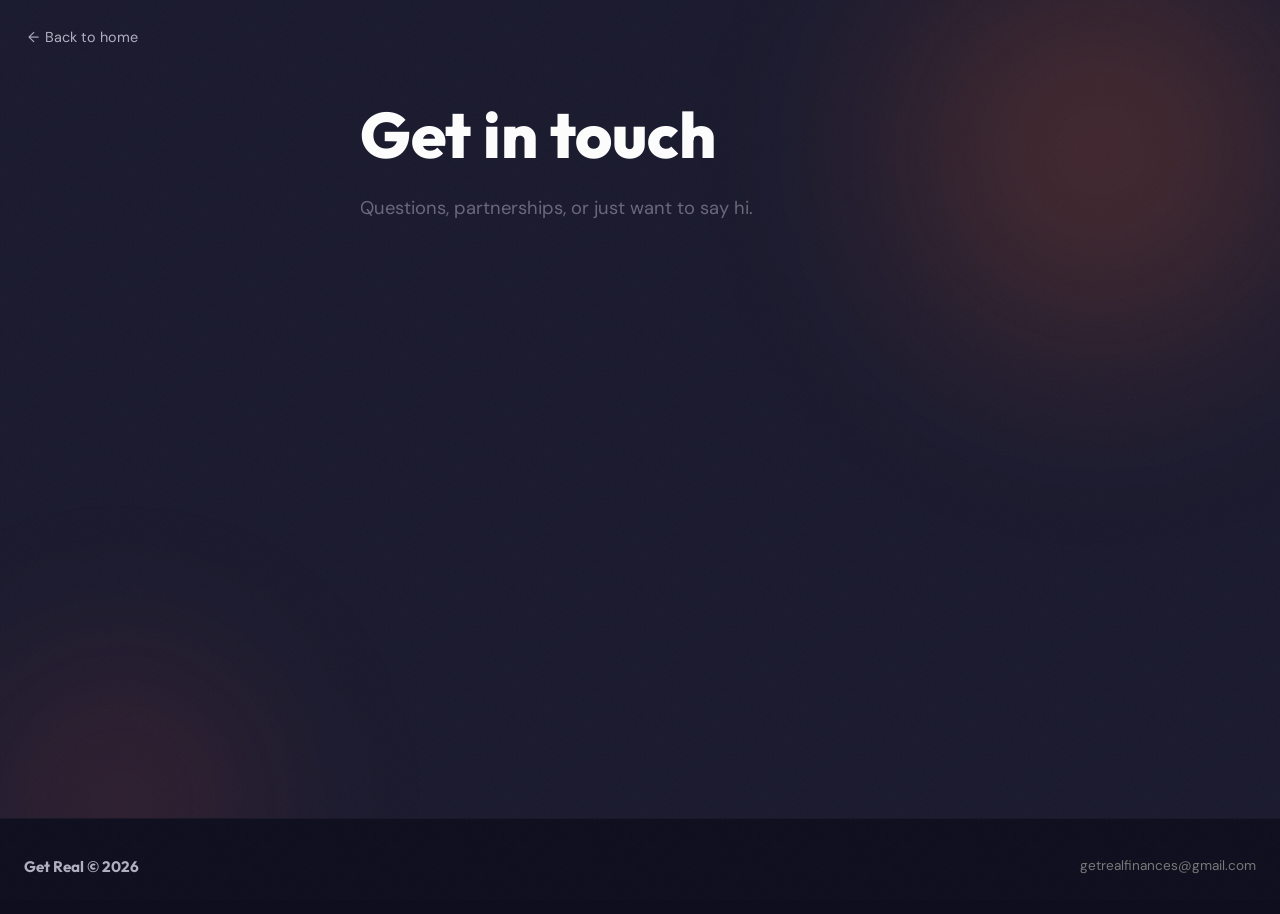
==== contact.html @ 6fa3bec8 "Add contact page and link it from main page footer Co-Authored-By: Claude Opus 4.6 <noreply@anthropi" ====
<!DOCTYPE html>
<html lang="en">
<head>
  <meta charset="UTF-8">
  <meta name="viewport" content="width=device-width, initial-scale=1.0">
  <title>Contact - Get Real</title>
  <meta name="description" content="Get in touch with Get Real. Questions, partnerships, or just want to say hi.">
  <meta name="theme-color" content="#1A1A2E">
  <link rel="preconnect" href="https://fonts.googleapis.com">
  <link rel="preconnect" href="https://fonts.gstatic.com" crossorigin>
  <link href="https://fonts.googleapis.com/css2?family=Outfit:wght@300;400;500;600;700;800;900&family=DM+Sans:ital,opsz,wght@0,9..40,300;0,9..40,400;0,9..40,500;0,9..40,600;1,9..40,300;1,9..40,400;1,9..40,500&display=swap" rel="stylesheet">
  <script src="https://cdnjs.cloudflare.com/ajax/libs/gsap/3.12.5/gsap.min.js"></script>
  <style>
    *, *::before, *::after { margin: 0; padding: 0; box-sizing: border-box; }

    html { overflow-x: hidden; }

    body {
      font-family: 'DM Sans', sans-serif;
      color: #FFFFFF;
      background: #1A1A2E;
      overflow-x: hidden;
      -webkit-font-smoothing: antialiased;
      -moz-osx-font-smoothing: grayscale;
      min-height: 100vh;
      display: flex;
      flex-direction: column;
    }

    h1, h2, h3 {
      font-family: 'Outfit', sans-serif;
      font-weight: 800;
      line-height: 1.1;
    }

    a { color: inherit; text-decoration: none; }
    button { font-family: 'DM Sans', sans-serif; cursor: pointer; border: none; }
    input, textarea { font-family: 'DM Sans', sans-serif; border: none; outline: none; }

    /* ===================== ORB SYSTEM ===================== */
    .orb-field {
      position: fixed;
      inset: 0;
      pointer-events: none;
      overflow: hidden;
      z-index: 0;
    }

    .orb {
      position: absolute;
      border-radius: 50%;
      filter: blur(80px);
      will-change: transform;
    }

    .orb--orange {
      background: radial-gradient(circle, rgba(255, 107, 53, 0.25) 0%, rgba(255, 107, 53, 0) 70%);
    }

    .orb--red {
      background: radial-gradient(circle, rgba(232, 83, 63, 0.18) 0%, rgba(232, 83, 63, 0) 70%);
    }

    /* ===================== LAYOUT ===================== */
    .back-link {
      position: fixed;
      top: 28px;
      left: 28px;
      z-index: 10;
      font-size: 0.9rem;
      color: #B0B0C0;
      transition: color 0.3s;
      display: flex;
      align-items: center;
      gap: 6px;
    }

    .back-link:hover { color: #FF6B35; }

    .back-arrow {
      display: inline-block;
      transition: transform 0.3s;
    }

    .back-link:hover .back-arrow {
      transform: translateX(-4px);
    }

    .contact-wrapper {
      flex: 1;
      display: flex;
      align-items: center;
      justify-content: center;
      position: relative;
      z-index: 1;
      padding: 100px 24px 60px;
    }

    .contact-card {
      width: 100%;
      max-width: 560px;
    }

    .contact-headline {
      font-size: clamp(2.5rem, 6vw, 4rem);
      margin-bottom: 12px;
      opacity: 0;
      transform: translateY(40px);
    }

    .contact-subtitle {
      font-size: clamp(1rem, 1.5vw, 1.15rem);
      color: #B0B0C0;
      margin-bottom: 48px;
      opacity: 0;
      transform: translateY(30px);
    }

    /* ===================== FORM ===================== */
    .contact-form {
      display: flex;
      flex-direction: column;
      gap: 20px;
      opacity: 0;
      transform: translateY(30px);
    }

    .form-field {
      display: flex;
      flex-direction: column;
      gap: 8px;
    }

    .form-field label {
      font-size: 0.85rem;
      font-weight: 500;
      color: #B0B0C0;
      letter-spacing: 0.03em;
    }

    .form-field input,
    .form-field textarea {
      padding: 18px 24px;
      border-radius: 14px;
      background: rgba(255, 255, 255, 0.06);
      border: 1px solid rgba(255, 255, 255, 0.1);
      color: #FFFFFF;
      font-size: 1rem;
      transition: border-color 0.4s, background 0.4s, box-shadow 0.4s;
    }

    .form-field input::placeholder,
    .form-field textarea::placeholder {
      color: #555;
    }

    .form-field input:focus,
    .form-field textarea:focus {
      border-color: #FF6B35;
      background: rgba(255, 255, 255, 0.1);
      box-shadow: 0 0 0 4px rgba(255, 107, 53, 0.1);
    }

    .form-field textarea {
      resize: vertical;
      min-height: 140px;
      line-height: 1.6;
    }

    .btn-submit {
      display: inline-block;
      background: #FF6B35;
      color: #FFFFFF;
      font-size: 1.05rem;
      font-weight: 600;
      padding: 20px 44px;
      border-radius: 60px;
      transition: background 0.3s, transform 0.3s, box-shadow 0.3s;
      letter-spacing: 0.01em;
      position: relative;
      overflow: hidden;
      align-self: flex-start;
      margin-top: 8px;
    }

    .btn-submit::before {
      content: '';
      position: absolute;
      inset: 0;
      background: linear-gradient(135deg, rgba(255,255,255,0.2), transparent);
      opacity: 0;
      transition: opacity 0.3s;
    }

    .btn-submit:hover {
      background: #E8533F;
      transform: translateY(-3px) scale(1.02);
      box-shadow: 0 12px 40px rgba(255, 107, 53, 0.35);
    }

    .btn-submit:hover::before { opacity: 1; }

    .form-note {
      font-size: 0.82rem;
      color: #555;
      margin-top: 4px;
    }

    /* ===================== FOOTER ===================== */
    footer {
      background: #0E0E1E;
      padding: 36px 24px;
      display: flex;
      align-items: center;
      justify-content: space-between;
      flex-wrap: wrap;
      gap: 16px;
      border-top: 1px solid rgba(255, 255, 255, 0.04);
      position: relative;
      z-index: 1;
    }

    .footer-left {
      font-family: 'Outfit', sans-serif;
      font-weight: 700;
      font-size: 0.95rem;
      color: #B0B0C0;
    }

    .footer-right {
      font-size: 0.85rem;
      color: #555;
      text-align: right;
      line-height: 1.65;
    }

    .footer-right a {
      color: #777;
      transition: color 0.3s;
    }

    .footer-right a:hover { color: #FF6B35; }

    /* ===================== RESPONSIVE ===================== */
    @media (max-width: 768px) {
      .contact-wrapper {
        padding: 80px 20px 40px;
      }

      .btn-submit {
        width: 100%;
        text-align: center;
      }

      footer {
        flex-direction: column;
        text-align: center;
      }

      .footer-right { text-align: center; }
    }

    /* ===================== GRAIN ===================== */
    body::after {
      content: '';
      position: fixed;
      inset: 0;
      pointer-events: none;
      z-index: 9999;
      opacity: 0.03;
      background-image: url("data:image/svg+xml,%3Csvg viewBox='0 0 256 256' xmlns='http://www.w3.org/2000/svg'%3E%3Cfilter id='noise'%3E%3CfeTurbulence type='fractalNoise' baseFrequency='0.9' numOctaves='4' stitchTiles='stitch'/%3E%3C/filter%3E%3Crect width='100%25' height='100%25' filter='url(%23noise)' opacity='1'/%3E%3C/svg%3E");
      background-repeat: repeat;
      background-size: 128px 128px;
    }
  </style>
</head>
<body>

  <!-- Background Orbs -->
  <div class="orb-field">
    <div class="orb orb--orange" style="width:600px;height:600px;top:-150px;right:-120px;"></div>
    <div class="orb orb--red" style="width:400px;height:400px;bottom:-100px;left:-80px;"></div>
  </div>

  <!-- Back Link -->
  <a href="/" class="back-link"><span class="back-arrow">&larr;</span> Back to home</a>

  <!-- Contact Form -->
  <main class="contact-wrapper">
    <div class="contact-card">
      <h1 class="contact-headline" id="headline">Get in touch</h1>
      <p class="contact-subtitle" id="subtitle">Questions, partnerships, or just want to say hi.</p>
      <form class="contact-form" id="contactForm" action="https://formspree.io/f/PLACEHOLDER" method="POST">
        <div class="form-field">
          <label for="name">Name</label>
          <input type="text" id="name" name="name" placeholder="Your name" required autocomplete="name">
        </div>
        <div class="form-field">
          <label for="email">Email</label>
          <input type="email" id="email" name="email" placeholder="your@email.com" required autocomplete="email">
        </div>
        <div class="form-field">
          <label for="message">Message</label>
          <textarea id="message" name="message" placeholder="What's on your mind?" required></textarea>
        </div>
        <button type="submit" class="btn-submit">Send Message</button>
        <p class="form-note">Or email us directly at <a href="mailto:getrealfinances@gmail.com" style="color: #FF6B35;">getrealfinances@gmail.com</a></p>
      </form>
    </div>
  </main>

  <!-- Footer -->
  <footer>
    <div class="footer-left">Get Real &copy; 2026</div>
    <div class="footer-right">
      <a href="mailto:getrealfinances@gmail.com">getrealfinances@gmail.com</a>
    </div>
  </footer>

  <!-- Animations -->
  <script>
    const tl = gsap.timeline({ delay: 0.2 });
    tl
      .to('#headline', { opacity: 1, y: 0, duration: 0.7, ease: 'power3.out' })
      .to('#subtitle', { opacity: 1, y: 0, duration: 0.6, ease: 'power3.out' }, '-=0.3')
      .to('#contactForm', { opacity: 1, y: 0, duration: 0.7, ease: 'power3.out' }, '-=0.3');

    // Orb float
    document.querySelectorAll('.orb').forEach((orb, i) => {
      gsap.to(orb, {
        x: `+=${25 + i * 15}`,
        y: `+=${15 + i * 10}`,
        duration: 7 + i * 2,
        ease: 'sine.inOut',
        yoyo: true,
        repeat: -1
      });
    });

    // Magnetic button
    if (window.matchMedia('(pointer: fine)').matches) {
      const btn = document.querySelector('.btn-submit');
      btn.addEventListener('mousemove', e => {
        const rect = btn.getBoundingClientRect();
        const x = e.clientX - rect.left - rect.width / 2;
        const y = e.clientY - rect.top - rect.height / 2;
        gsap.to(btn, { x: x * 0.15, y: y * 0.15, duration: 0.3, ease: 'power2.out' });
      });
      btn.addEventListener('mouseleave', () => {
        gsap.to(btn, { x: 0, y: 0, duration: 0.5, ease: 'elastic.out(1, 0.5)' });
      });
    }
  </script>

</body>
</html>
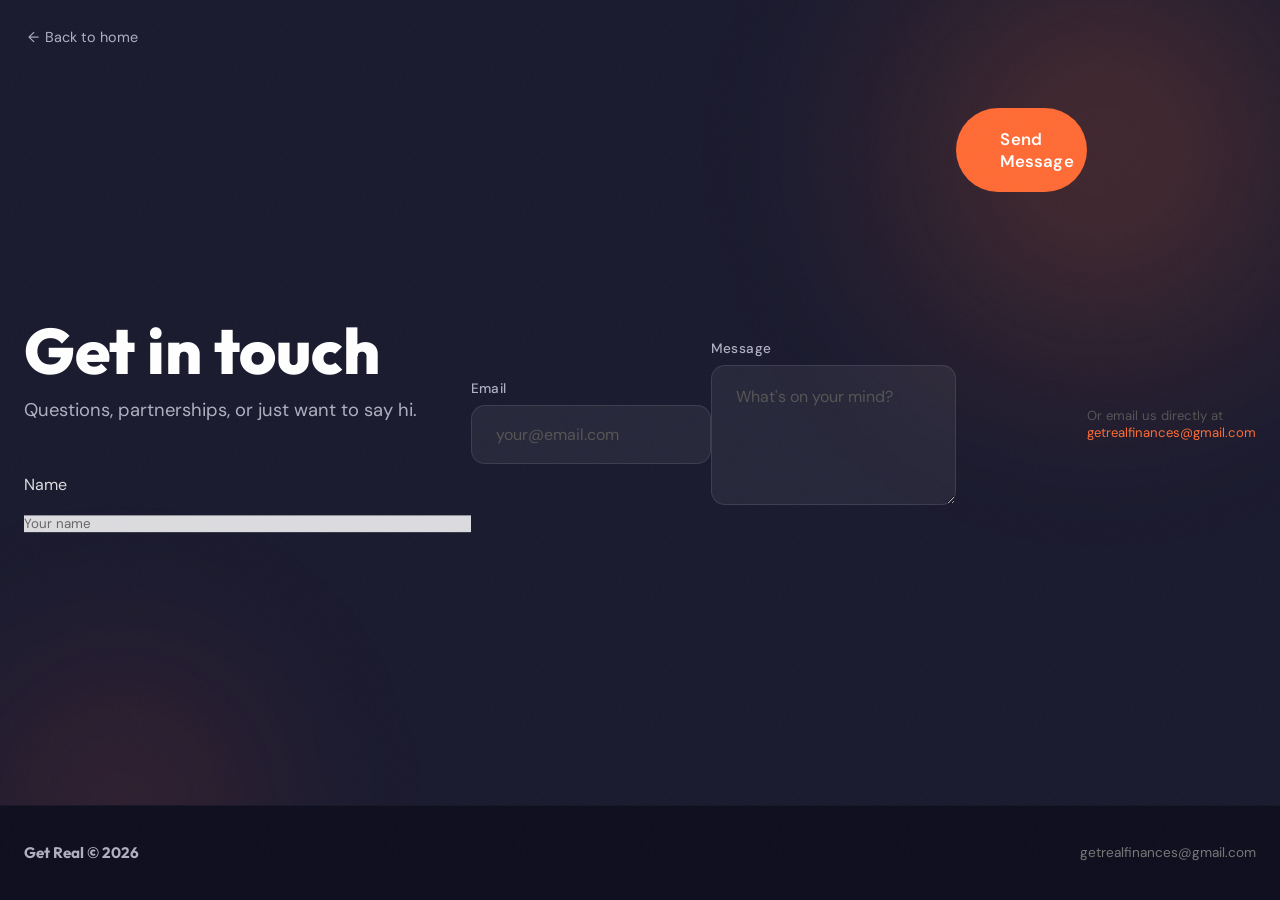
==== commit 0b29aed1: "Switch forms to mailto links instead of Formspree Co-Authored-By: Claude Opus 4.6 <noreply@anthropic" ====
--- a/contact.html
+++ b/contact.html
@@ -290,7 +290,7 @@
     <div class="contact-card">
       <h1 class="contact-headline" id="headline">Get in touch</h1>
       <p class="contact-subtitle" id="subtitle">Questions, partnerships, or just want to say hi.</p>
-      <form class="contact-form" id="contactForm" action="https://formspree.io/f/PLACEHOLDER" method="POST">
+      <form class="contact-form" id="contactForm" onsubmit="event.preventDefault(); var n=this.name.value,e=this.email.value,m=this.message.value; window.location.href='mailto:getrealfinances@gmail.com?subject=Contact from '+encodeURIComponent(n)+'&body='+encodeURIComponent('From: '+n+'\nEmail: '+e+'\n\n'+m); document.getElementById('contactSuccess').style.display='block';"
         <div class="form-field">
           <label for="name">Name</label>
           <input type="text" id="name" name="name" placeholder="Your name" required autocomplete="name">
@@ -304,6 +304,7 @@
           <textarea id="message" name="message" placeholder="What's on your mind?" required></textarea>
         </div>
         <button type="submit" class="btn-submit">Send Message</button>
+        <p id="contactSuccess" style="display:none; color:#FF6B35; font-size:0.95rem;">Opening your email client...</p>
         <p class="form-note">Or email us directly at <a href="mailto:getrealfinances@gmail.com" style="color: #FF6B35;">getrealfinances@gmail.com</a></p>
       </form>
     </div>
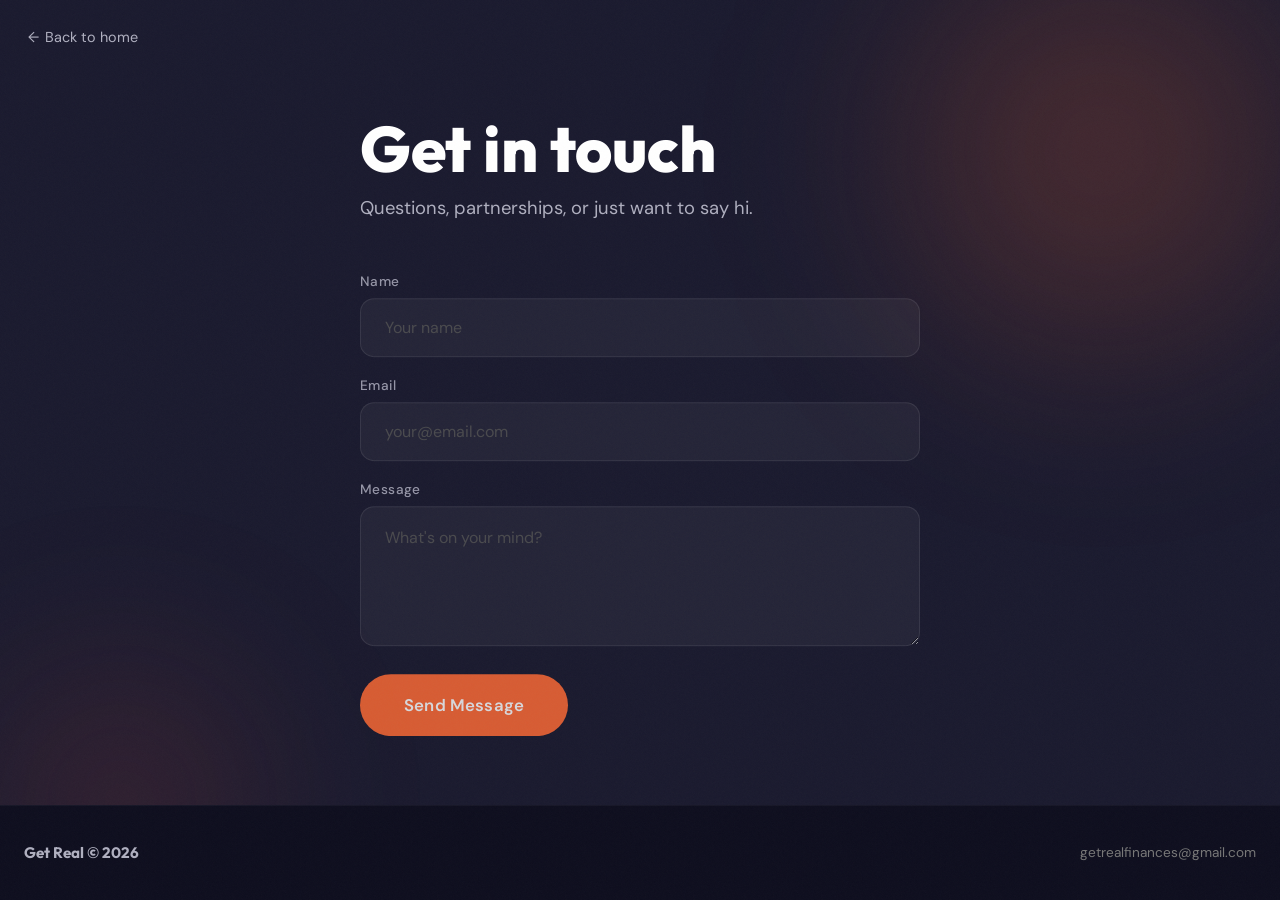
==== commit 9661c0b7: "Fix broken contact form and switch to formsubmit.co for free built-in submissions Co-Authored-By: Cl" ====
--- a/contact.html
+++ b/contact.html
@@ -290,7 +290,11 @@
     <div class="contact-card">
       <h1 class="contact-headline" id="headline">Get in touch</h1>
       <p class="contact-subtitle" id="subtitle">Questions, partnerships, or just want to say hi.</p>
-      <form class="contact-form" id="contactForm" onsubmit="event.preventDefault(); var n=this.name.value,e=this.email.value,m=this.message.value; window.location.href='mailto:getrealfinances@gmail.com?subject=Contact from '+encodeURIComponent(n)+'&body='+encodeURIComponent('From: '+n+'\nEmail: '+e+'\n\n'+m); document.getElementById('contactSuccess').style.display='block';"
+      <form class="contact-form" id="contactForm" action="https://formsubmit.co/getrealfinances@gmail.com" method="POST">
+        <input type="hidden" name="_subject" value="New contact from Get Real website">
+        <input type="hidden" name="_captcha" value="false">
+        <input type="hidden" name="_next" value="https://getreal.money/contact.html?sent=1">
+        <input type="text" name="_honey" style="display:none">
         <div class="form-field">
           <label for="name">Name</label>
           <input type="text" id="name" name="name" placeholder="Your name" required autocomplete="name">
@@ -304,8 +308,7 @@
           <textarea id="message" name="message" placeholder="What's on your mind?" required></textarea>
         </div>
         <button type="submit" class="btn-submit">Send Message</button>
-        <p id="contactSuccess" style="display:none; color:#FF6B35; font-size:0.95rem;">Opening your email client...</p>
-        <p class="form-note">Or email us directly at <a href="mailto:getrealfinances@gmail.com" style="color: #FF6B35;">getrealfinances@gmail.com</a></p>
+        <p id="contactSuccess" style="display:none; color:#FF6B35; font-size:0.95rem; margin-top:12px;">Message sent! We'll get back to you soon.</p>
       </form>
     </div>
   </main>
@@ -337,6 +340,12 @@
         repeat: -1
       });
     });
+
+    // Show success message if redirected back after submission
+    if (window.location.search.includes('sent=1')) {
+      document.getElementById('contactSuccess').style.display = 'block';
+      document.getElementById('contactForm').reset();
+    }
 
     // Magnetic button
     if (window.matchMedia('(pointer: fine)').matches) {
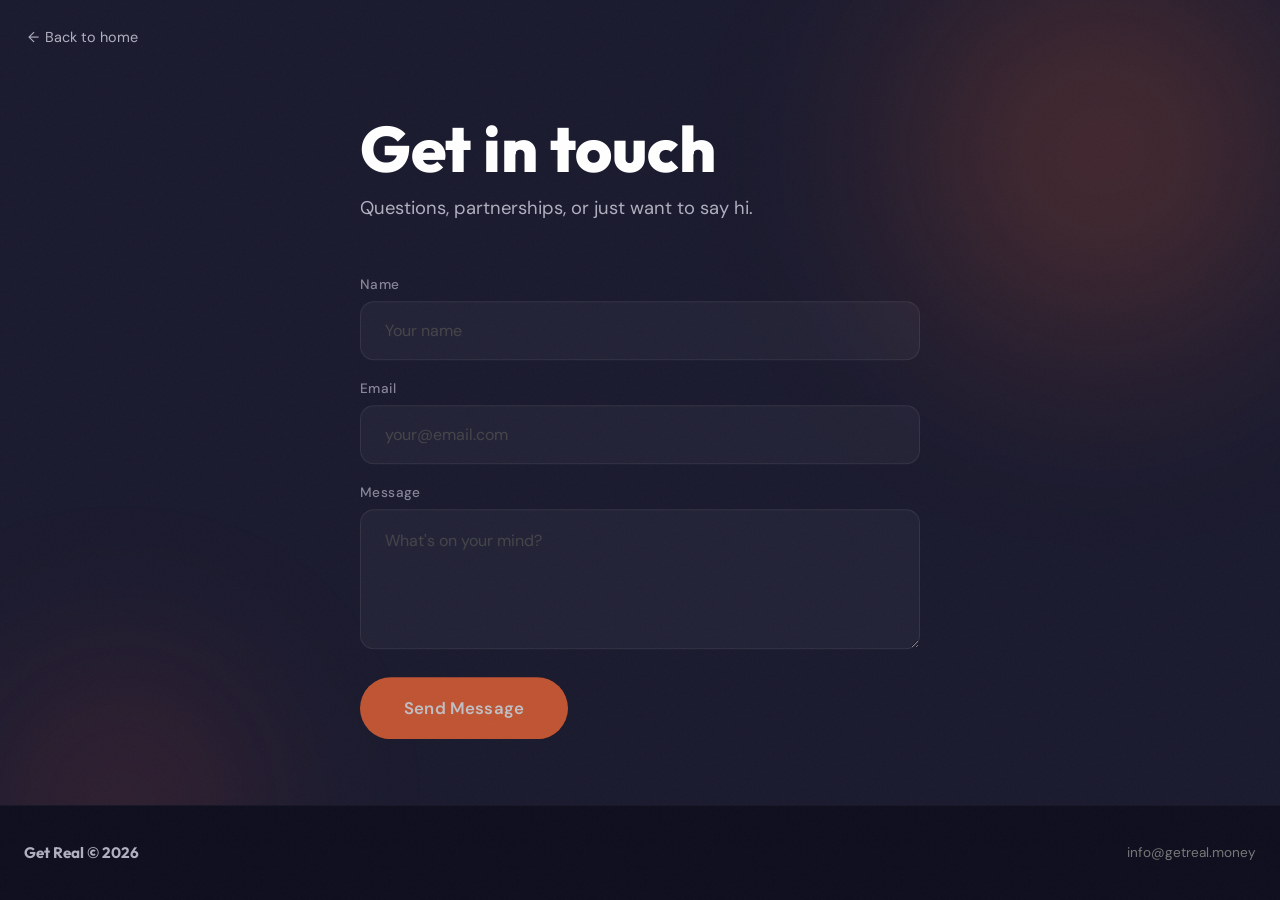
==== commit 0fee31fa: "Update contact email to info@getreal.money Co-Authored-By: Claude Fable 5 <noreply@anthropic.com>" ====
--- a/contact.html
+++ b/contact.html
@@ -290,7 +290,7 @@
     <div class="contact-card">
       <h1 class="contact-headline" id="headline">Get in touch</h1>
       <p class="contact-subtitle" id="subtitle">Questions, partnerships, or just want to say hi.</p>
-      <form class="contact-form" id="contactForm" action="https://formsubmit.co/getrealfinances@gmail.com" method="POST">
+      <form class="contact-form" id="contactForm" action="https://formsubmit.co/info@getreal.money" method="POST">
         <input type="hidden" name="_subject" value="New contact from Get Real website">
         <input type="hidden" name="_captcha" value="false">
         <input type="hidden" name="_next" value="https://getreal.money/contact.html?sent=1">
@@ -317,7 +317,7 @@
   <footer>
     <div class="footer-left">Get Real &copy; 2026</div>
     <div class="footer-right">
-      <a href="mailto:getrealfinances@gmail.com">getrealfinances@gmail.com</a>
+      <a href="mailto:info@getreal.money">info@getreal.money</a>
     </div>
   </footer>
 
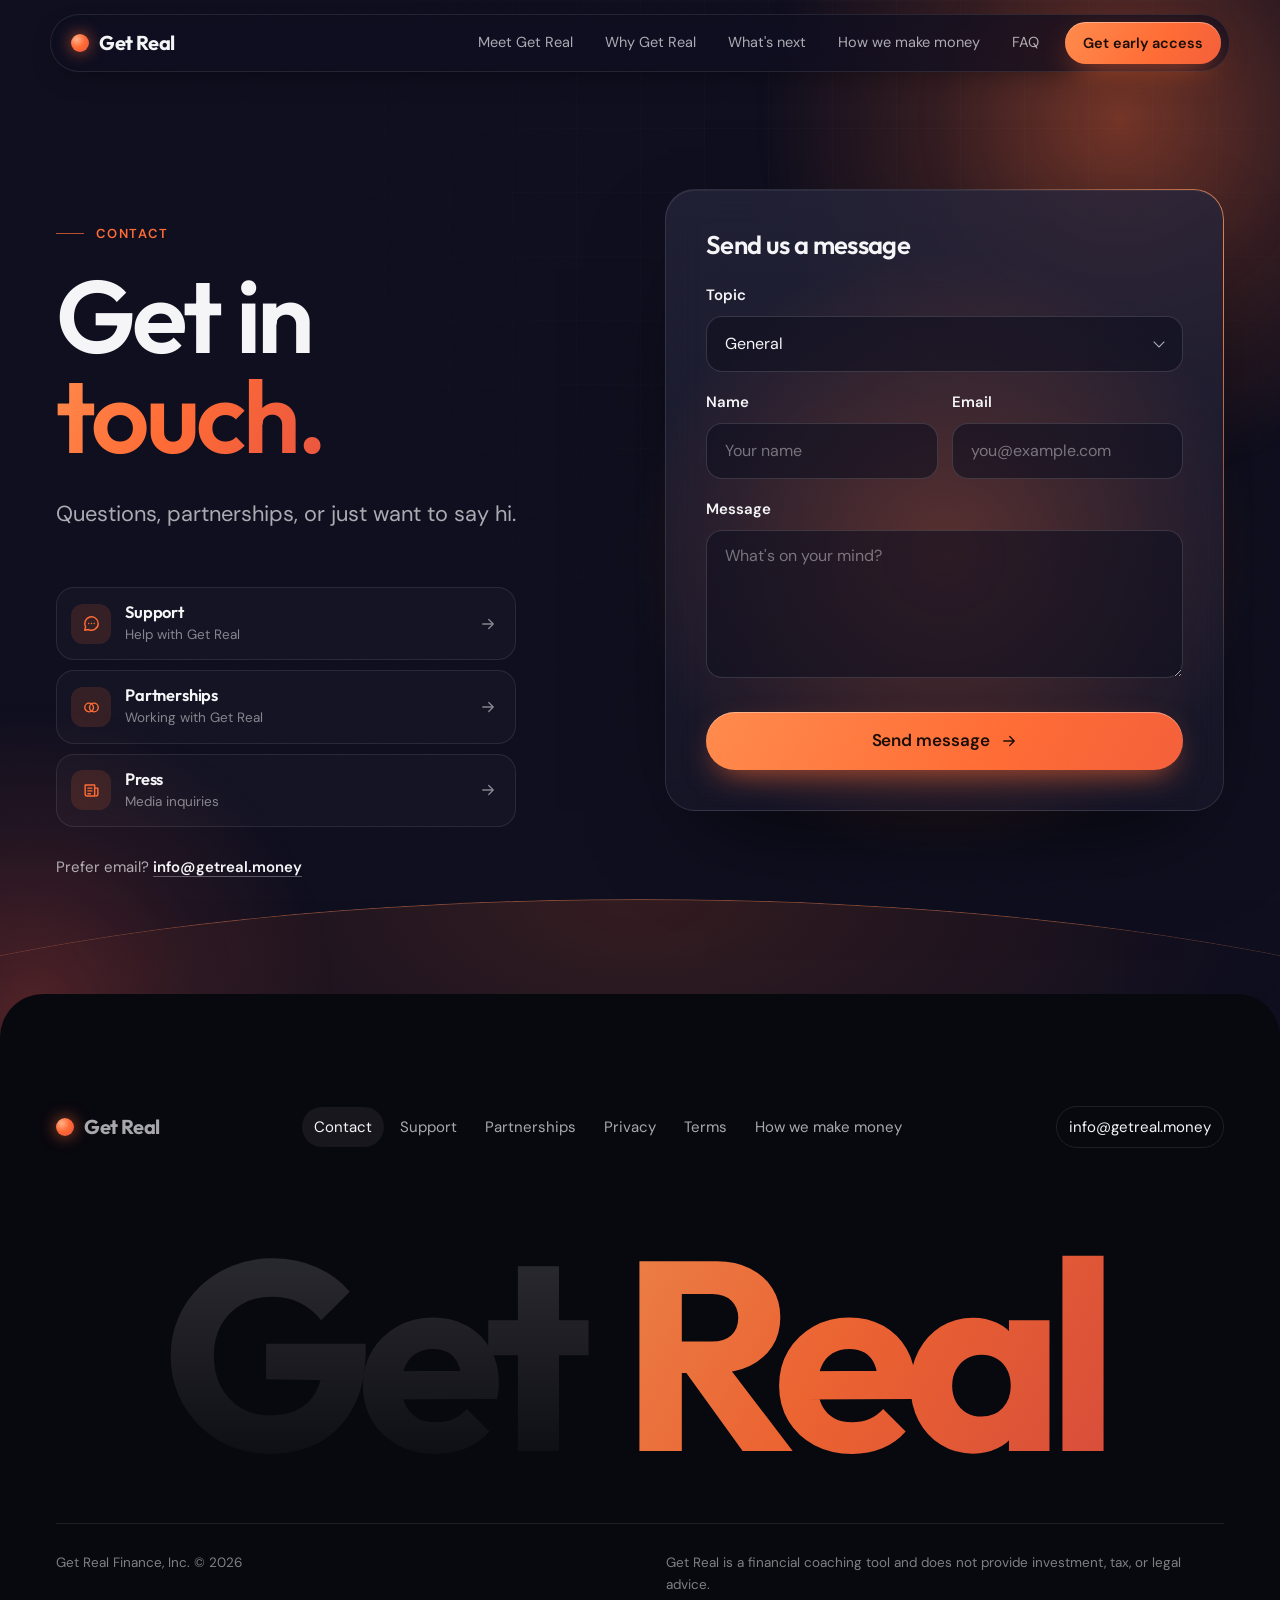
==== commit 41f924b6: "Redesign site with real app screenshots, new copy, and supporting pages - New landing page: animated" ====
--- a/contact.html
+++ b/contact.html
@@ -1,366 +1,246 @@
-<!DOCTYPE html>
+<!doctype html>
 <html lang="en">
 <head>
-  <meta charset="UTF-8">
-  <meta name="viewport" content="width=device-width, initial-scale=1.0">
-  <title>Contact - Get Real</title>
-  <meta name="description" content="Get in touch with Get Real. Questions, partnerships, or just want to say hi.">
-  <meta name="theme-color" content="#1A1A2E">
-  <link rel="preconnect" href="https://fonts.googleapis.com">
-  <link rel="preconnect" href="https://fonts.gstatic.com" crossorigin>
-  <link href="https://fonts.googleapis.com/css2?family=Outfit:wght@300;400;500;600;700;800;900&family=DM+Sans:ital,opsz,wght@0,9..40,300;0,9..40,400;0,9..40,500;0,9..40,600;1,9..40,300;1,9..40,400;1,9..40,500&display=swap" rel="stylesheet">
-  <script src="https://cdnjs.cloudflare.com/ajax/libs/gsap/3.12.5/gsap.min.js"></script>
-  <style>
-    *, *::before, *::after { margin: 0; padding: 0; box-sizing: border-box; }
-
-    html { overflow-x: hidden; }
-
-    body {
-      font-family: 'DM Sans', sans-serif;
-      color: #FFFFFF;
-      background: #1A1A2E;
-      overflow-x: hidden;
-      -webkit-font-smoothing: antialiased;
-      -moz-osx-font-smoothing: grayscale;
-      min-height: 100vh;
-      display: flex;
-      flex-direction: column;
-    }
-
-    h1, h2, h3 {
-      font-family: 'Outfit', sans-serif;
-      font-weight: 800;
-      line-height: 1.1;
-    }
-
-    a { color: inherit; text-decoration: none; }
-    button { font-family: 'DM Sans', sans-serif; cursor: pointer; border: none; }
-    input, textarea { font-family: 'DM Sans', sans-serif; border: none; outline: none; }
-
-    /* ===================== ORB SYSTEM ===================== */
-    .orb-field {
-      position: fixed;
-      inset: 0;
-      pointer-events: none;
-      overflow: hidden;
-      z-index: 0;
-    }
-
-    .orb {
-      position: absolute;
-      border-radius: 50%;
-      filter: blur(80px);
-      will-change: transform;
-    }
-
-    .orb--orange {
-      background: radial-gradient(circle, rgba(255, 107, 53, 0.25) 0%, rgba(255, 107, 53, 0) 70%);
-    }
-
-    .orb--red {
-      background: radial-gradient(circle, rgba(232, 83, 63, 0.18) 0%, rgba(232, 83, 63, 0) 70%);
-    }
-
-    /* ===================== LAYOUT ===================== */
-    .back-link {
-      position: fixed;
-      top: 28px;
-      left: 28px;
-      z-index: 10;
-      font-size: 0.9rem;
-      color: #B0B0C0;
-      transition: color 0.3s;
-      display: flex;
-      align-items: center;
-      gap: 6px;
-    }
-
-    .back-link:hover { color: #FF6B35; }
-
-    .back-arrow {
-      display: inline-block;
-      transition: transform 0.3s;
-    }
-
-    .back-link:hover .back-arrow {
-      transform: translateX(-4px);
-    }
-
-    .contact-wrapper {
-      flex: 1;
-      display: flex;
-      align-items: center;
-      justify-content: center;
-      position: relative;
-      z-index: 1;
-      padding: 100px 24px 60px;
-    }
-
-    .contact-card {
-      width: 100%;
-      max-width: 560px;
-    }
-
-    .contact-headline {
-      font-size: clamp(2.5rem, 6vw, 4rem);
-      margin-bottom: 12px;
-      opacity: 0;
-      transform: translateY(40px);
-    }
-
-    .contact-subtitle {
-      font-size: clamp(1rem, 1.5vw, 1.15rem);
-      color: #B0B0C0;
-      margin-bottom: 48px;
-      opacity: 0;
-      transform: translateY(30px);
-    }
-
-    /* ===================== FORM ===================== */
-    .contact-form {
-      display: flex;
-      flex-direction: column;
-      gap: 20px;
-      opacity: 0;
-      transform: translateY(30px);
-    }
-
-    .form-field {
-      display: flex;
-      flex-direction: column;
-      gap: 8px;
-    }
-
-    .form-field label {
-      font-size: 0.85rem;
-      font-weight: 500;
-      color: #B0B0C0;
-      letter-spacing: 0.03em;
-    }
-
-    .form-field input,
-    .form-field textarea {
-      padding: 18px 24px;
-      border-radius: 14px;
-      background: rgba(255, 255, 255, 0.06);
-      border: 1px solid rgba(255, 255, 255, 0.1);
-      color: #FFFFFF;
-      font-size: 1rem;
-      transition: border-color 0.4s, background 0.4s, box-shadow 0.4s;
-    }
-
-    .form-field input::placeholder,
-    .form-field textarea::placeholder {
-      color: #555;
-    }
-
-    .form-field input:focus,
-    .form-field textarea:focus {
-      border-color: #FF6B35;
-      background: rgba(255, 255, 255, 0.1);
-      box-shadow: 0 0 0 4px rgba(255, 107, 53, 0.1);
-    }
-
-    .form-field textarea {
-      resize: vertical;
-      min-height: 140px;
-      line-height: 1.6;
-    }
-
-    .btn-submit {
-      display: inline-block;
-      background: #FF6B35;
-      color: #FFFFFF;
-      font-size: 1.05rem;
-      font-weight: 600;
-      padding: 20px 44px;
-      border-radius: 60px;
-      transition: background 0.3s, transform 0.3s, box-shadow 0.3s;
-      letter-spacing: 0.01em;
-      position: relative;
-      overflow: hidden;
-      align-self: flex-start;
-      margin-top: 8px;
-    }
-
-    .btn-submit::before {
-      content: '';
-      position: absolute;
-      inset: 0;
-      background: linear-gradient(135deg, rgba(255,255,255,0.2), transparent);
-      opacity: 0;
-      transition: opacity 0.3s;
-    }
-
-    .btn-submit:hover {
-      background: #E8533F;
-      transform: translateY(-3px) scale(1.02);
-      box-shadow: 0 12px 40px rgba(255, 107, 53, 0.35);
-    }
-
-    .btn-submit:hover::before { opacity: 1; }
-
-    .form-note {
-      font-size: 0.82rem;
-      color: #555;
-      margin-top: 4px;
-    }
-
-    /* ===================== FOOTER ===================== */
-    footer {
-      background: #0E0E1E;
-      padding: 36px 24px;
-      display: flex;
-      align-items: center;
-      justify-content: space-between;
-      flex-wrap: wrap;
-      gap: 16px;
-      border-top: 1px solid rgba(255, 255, 255, 0.04);
-      position: relative;
-      z-index: 1;
-    }
-
-    .footer-left {
-      font-family: 'Outfit', sans-serif;
-      font-weight: 700;
-      font-size: 0.95rem;
-      color: #B0B0C0;
-    }
-
-    .footer-right {
-      font-size: 0.85rem;
-      color: #555;
-      text-align: right;
-      line-height: 1.65;
-    }
-
-    .footer-right a {
-      color: #777;
-      transition: color 0.3s;
-    }
-
-    .footer-right a:hover { color: #FF6B35; }
-
-    /* ===================== RESPONSIVE ===================== */
-    @media (max-width: 768px) {
-      .contact-wrapper {
-        padding: 80px 20px 40px;
-      }
-
-      .btn-submit {
-        width: 100%;
-        text-align: center;
-      }
-
-      footer {
-        flex-direction: column;
-        text-align: center;
-      }
-
-      .footer-right { text-align: center; }
-    }
-
-    /* ===================== GRAIN ===================== */
-    body::after {
-      content: '';
-      position: fixed;
-      inset: 0;
-      pointer-events: none;
-      z-index: 9999;
-      opacity: 0.03;
-      background-image: url("data:image/svg+xml,%3Csvg viewBox='0 0 256 256' xmlns='http://www.w3.org/2000/svg'%3E%3Cfilter id='noise'%3E%3CfeTurbulence type='fractalNoise' baseFrequency='0.9' numOctaves='4' stitchTiles='stitch'/%3E%3C/filter%3E%3Crect width='100%25' height='100%25' filter='url(%23noise)' opacity='1'/%3E%3C/svg%3E");
-      background-repeat: repeat;
-      background-size: 128px 128px;
-    }
-  </style>
+<meta charset="utf-8">
+<meta name="viewport" content="width=device-width, initial-scale=1, viewport-fit=cover">
+<title>Contact | Get Real</title>
+<meta name="description" content="Get in touch with Get Real for support, partnerships, press, or general questions.">
+<link rel="canonical" href="https://getreal.money/contact.html">
+<meta name="theme-color" content="#0E0E1E">
+<link rel="icon" href="/favicon.svg" type="image/svg+xml">
+<link rel="apple-touch-icon" href="/apple-touch-icon.png">
+<meta property="og:type" content="website">
+<meta property="og:site_name" content="Get Real">
+<meta property="og:url" content="https://getreal.money/contact.html">
+<meta property="og:title" content="Contact | Get Real">
+<meta property="og:description" content="Get in touch with Get Real for support, partnerships, press, or general questions.">
+<meta property="og:image" content="https://getreal.money/og-image.png">
+<meta property="og:image:width" content="1200">
+<meta property="og:image:height" content="630">
+<meta property="og:image:alt" content="Get Real. Know where you stand. Know what's next.">
+<meta name="twitter:card" content="summary_large_image">
+<meta name="twitter:title" content="Contact | Get Real">
+<meta name="twitter:description" content="Get in touch with Get Real for support, partnerships, press, or general questions.">
+<meta name="twitter:image" content="https://getreal.money/og-image.png">
+<script>
+  (function () {
+    var d = document.documentElement;
+    d.classList.add('js');
+    if (window.matchMedia && window.matchMedia('(prefers-reduced-motion: reduce)').matches) d.classList.add('rm');
+    // Failsafe: if the reveal script never runs, show everything.
+    setTimeout(function () { if (!d.classList.contains('io-ok')) d.classList.add('revealed'); }, 2500);
+  })();
+</script>
+<link rel="preconnect" href="https://fonts.googleapis.com">
+<link rel="preconnect" href="https://fonts.gstatic.com" crossorigin>
+<link href="https://fonts.googleapis.com/css2?family=DM+Sans:ital,opsz,wght@0,9..40,400..700;1,9..40,400..500&family=Outfit:wght@400;500;600;700;800&display=swap" rel="stylesheet">
+<link rel="stylesheet" href="/assets/site.css">
+<script src="/assets/site.js" defer></script>
 </head>
 <body>
-
-  <!-- Background Orbs -->
-  <div class="orb-field">
-    <div class="orb orb--orange" style="width:600px;height:600px;top:-150px;right:-120px;"></div>
-    <div class="orb orb--red" style="width:400px;height:400px;bottom:-100px;left:-80px;"></div>
-  </div>
-
-  <!-- Back Link -->
-  <a href="/" class="back-link"><span class="back-arrow">&larr;</span> Back to home</a>
-
-  <!-- Contact Form -->
-  <main class="contact-wrapper">
-    <div class="contact-card">
-      <h1 class="contact-headline" id="headline">Get in touch</h1>
-      <p class="contact-subtitle" id="subtitle">Questions, partnerships, or just want to say hi.</p>
-      <form class="contact-form" id="contactForm" action="https://formsubmit.co/info@getreal.money" method="POST">
-        <input type="hidden" name="_subject" value="New contact from Get Real website">
+<a class="skip" href="#main">Skip to content</a>
+
+<header class="hdr" id="hdr">
+  <div class="hdr-bar">
+    <a class="brand" href="/" aria-label="Get Real, home"><span class="brand-orb" aria-hidden="true"></span>Get Real</a>
+    <nav class="nav" aria-label="Primary">
+      <a href="/#meet">Meet Get Real</a>
+      <a href="/#chatbot">Why Get Real</a>
+      <a href="/#next">What's next</a>
+      <a class="nav-wide" href="/how-we-make-money.html">How we make money</a>
+      <a href="/#faq">FAQ</a>
+    </nav>
+    <a class="btn btn-sm hdr-cta magnetic" href="/#waitlist"><span class="btn-label">Get early access</span></a>
+    <button class="menu-btn" type="button" aria-expanded="false" aria-controls="mnav" aria-label="Open menu"><span></span></button>
+  </div>
+  <nav class="mnav" id="mnav" aria-label="Mobile">
+    <a href="/">Home</a>
+    <a href="/#meet">Meet Get Real</a>
+    <a href="/#chatbot">Why Get Real</a>
+    <a href="/#next">What's next</a>
+    <a href="/how-we-make-money.html">How we make money</a>
+    <a href="/#faq">FAQ</a>
+    <a href="/contact.html" aria-current="page">Contact</a>
+    <a href="/#waitlist">Get early access</a>
+  </nav>
+</header>
+
+<main id="main">
+<section class="phero c-hero s-dark" aria-labelledby="c-title">
+  <div class="phero-bg" aria-hidden="true">
+    <div class="orb orb-a"></div>
+    <div class="orb orb-b"></div>
+    <div class="orb orb-cursor"></div>
+    <div class="grid-bg"></div>
+    <div class="horizon"></div>
+  </div>
+  <div class="wrap c-grid">
+    <div class="c-copy">
+      <p class="eyebrow rise" style="--d:0">Contact</p>
+      <h1 class="ph-title" id="c-title"><span class="ln"><span>Get in <em>touch.</em></span></span></h1>
+      <p class="ph-lede rise" style="--d:150">Questions, partnerships, or just want to say hi.</p>
+      <ul class="c-topics" aria-label="Choose a topic">
+        <li class="rise" style="--d:300"><a href="/contact.html?topic=support" data-topic="Support"><span class="t-ic"><svg viewBox="0 0 24 24" fill="none" stroke="currentColor" stroke-width="1.8" stroke-linecap="round" stroke-linejoin="round" aria-hidden="true"><path d="M20.5 12a8.5 8.5 0 0 1-12.3 7.6L3.5 20.5l1-4.4A8.5 8.5 0 1 1 20.5 12z"/><path d="M8.5 12h.01M12 12h.01M15.5 12h.01"/></svg></span><span><b>Support</b><small>Help with Get Real</small></span><svg class="t-go" viewBox="0 0 24 24" fill="none" stroke="currentColor" stroke-width="1.8" stroke-linecap="round" stroke-linejoin="round" aria-hidden="true"><path d="M5 12h14M13 6l6 6-6 6"/></svg></a></li>
+        <li class="rise" style="--d:380"><a href="/contact.html?topic=partnerships" data-topic="Partnerships"><span class="t-ic"><svg viewBox="0 0 24 24" fill="none" stroke="currentColor" stroke-width="1.8" stroke-linecap="round" stroke-linejoin="round" aria-hidden="true"><circle cx="9" cy="12" r="5.5"/><circle cx="15" cy="12" r="5.5"/></svg></span><span><b>Partnerships</b><small>Working with Get Real</small></span><svg class="t-go" viewBox="0 0 24 24" fill="none" stroke="currentColor" stroke-width="1.8" stroke-linecap="round" stroke-linejoin="round" aria-hidden="true"><path d="M5 12h14M13 6l6 6-6 6"/></svg></a></li>
+        <li class="rise" style="--d:460"><a href="/contact.html?topic=press" data-topic="Press"><span class="t-ic"><svg viewBox="0 0 24 24" fill="none" stroke="currentColor" stroke-width="1.8" stroke-linecap="round" stroke-linejoin="round" aria-hidden="true"><path d="M4 5h12v14H6.5A2.5 2.5 0 0 1 4 16.5V5z"/><path d="M16 9h4v7.5a2.5 2.5 0 0 1-2.5 2.5"/><path d="M7.5 9h5M7.5 12.5h5M7.5 16h3"/></svg></span><span><b>Press</b><small>Media inquiries</small></span><svg class="t-go" viewBox="0 0 24 24" fill="none" stroke="currentColor" stroke-width="1.8" stroke-linecap="round" stroke-linejoin="round" aria-hidden="true"><path d="M5 12h14M13 6l6 6-6 6"/></svg></a></li>
+      </ul>
+      <p class="c-direct rise" style="--d:540">Prefer email? <a href="mailto:info@getreal.money">info@getreal.money</a></p>
+    </div>
+
+    <div class="card rise" id="cCard" style="--d:250">
+      <div class="card-glow" aria-hidden="true"></div>
+      <div class="card-ring" aria-hidden="true"></div>
+      <form id="cForm" action="https://formsubmit.co/info@getreal.money" method="POST" data-ajax="https://formsubmit.co/ajax/info@getreal.money" aria-labelledby="c-form-title">
+        <h2 class="card-h" id="c-form-title">Send us a message</h2>
+        <input type="hidden" name="_subject" value="New contact - Get Real">
         <input type="hidden" name="_captcha" value="false">
+        <input type="hidden" name="_template" value="table">
         <input type="hidden" name="_next" value="https://getreal.money/contact.html?sent=1">
-        <input type="text" name="_honey" style="display:none">
-        <div class="form-field">
-          <label for="name">Name</label>
-          <input type="text" id="name" name="name" placeholder="Your name" required autocomplete="name">
-        </div>
-        <div class="form-field">
-          <label for="email">Email</label>
-          <input type="email" id="email" name="email" placeholder="your@email.com" required autocomplete="email">
-        </div>
-        <div class="form-field">
-          <label for="message">Message</label>
-          <textarea id="message" name="message" placeholder="What's on your mind?" required></textarea>
-        </div>
-        <button type="submit" class="btn-submit">Send Message</button>
-        <p id="contactSuccess" style="display:none; color:#FF6B35; font-size:0.95rem; margin-top:12px;">Message sent! We'll get back to you soon.</p>
+        <div class="hp" aria-hidden="true"><label for="c-hp">Leave this empty</label><input type="text" id="c-hp" name="_honey" tabindex="-1" autocomplete="off"></div>
+
+        <div class="field">
+          <label for="c-topic">Topic</label>
+          <div class="sel">
+            <select class="in" id="c-topic" name="topic">
+              <option value="General">General</option>
+              <option value="Support">Support</option>
+              <option value="Partnerships">Partnerships</option>
+              <option value="Press">Press</option>
+            </select>
+          </div>
+        </div>
+        <div class="field-row">
+          <div class="field">
+            <label for="c-name">Name</label>
+            <input class="in" type="text" id="c-name" name="name" required autocomplete="name" placeholder="Your name">
+          </div>
+          <div class="field">
+            <label for="c-email">Email</label>
+            <input class="in" type="email" id="c-email" name="email" required autocomplete="email" placeholder="you@example.com">
+          </div>
+        </div>
+        <div class="field">
+          <label for="c-message">Message</label>
+          <textarea class="in" id="c-message" name="message" rows="5" required placeholder="What's on your mind?"></textarea>
+        </div>
+
+        <button class="btn magnetic" type="submit" id="cBtn"><span class="btn-label">Send message <span class="spin" aria-hidden="true"></span><svg class="btn-arrow" viewBox="0 0 24 24" fill="none" stroke="currentColor" stroke-width="1.8" stroke-linecap="round" stroke-linejoin="round" aria-hidden="true"><path d="M5 12h14M13 6l6 6-6 6"/></svg></span></button>
+        <p class="form-err" id="cErr" role="alert">Something went wrong and your message didn't go through. Please try again, or email <a href="mailto:info@getreal.money">info@getreal.money</a>.</p>
       </form>
-    </div>
-  </main>
-
-  <!-- Footer -->
-  <footer>
-    <div class="footer-left">Get Real &copy; 2026</div>
-    <div class="footer-right">
-      <a href="mailto:info@getreal.money">info@getreal.money</a>
-    </div>
-  </footer>
-
-  <!-- Animations -->
-  <script>
-    const tl = gsap.timeline({ delay: 0.2 });
-    tl
-      .to('#headline', { opacity: 1, y: 0, duration: 0.7, ease: 'power3.out' })
-      .to('#subtitle', { opacity: 1, y: 0, duration: 0.6, ease: 'power3.out' }, '-=0.3')
-      .to('#contactForm', { opacity: 1, y: 0, duration: 0.7, ease: 'power3.out' }, '-=0.3');
-
-    // Orb float
-    document.querySelectorAll('.orb').forEach((orb, i) => {
-      gsap.to(orb, {
-        x: `+=${25 + i * 15}`,
-        y: `+=${15 + i * 10}`,
-        duration: 7 + i * 2,
-        ease: 'sine.inOut',
-        yoyo: true,
-        repeat: -1
-      });
+
+      <div class="success" id="cSuccess" tabindex="-1" aria-live="polite">
+        <svg viewBox="0 0 88 88" aria-hidden="true"><circle class="s-ring" cx="44" cy="44" r="40"/><path class="s-chk" d="M29 45l10 10 20-22"/></svg>
+        <h2>Message sent.</h2>
+        <p>Thanks for reaching out. We'll get back to you soon.</p>
+        <div class="acts">
+          <button class="linkbtn" type="button" id="cAgain">Send another message</button>
+          <a class="linkbtn" href="/">Back to home</a>
+        </div>
+      </div>
+    </div>
+  </div>
+</section>
+</main>
+
+<footer class="site-ftr">
+  <div class="wrap">
+    <div class="ftr-top">
+      <a class="brand" href="/" aria-label="Get Real, home"><span class="brand-orb" aria-hidden="true"></span>Get Real</a>
+      <nav class="ftr-nav" aria-label="Footer">
+        <a href="/contact.html" aria-current="page">Contact</a>
+        <a href="/contact.html?topic=support">Support</a>
+        <a href="/contact.html?topic=partnerships">Partnerships</a>
+        <a href="/privacy.html">Privacy</a>
+        <a href="/terms.html">Terms</a>
+        <a href="/how-we-make-money.html">How we make money</a>
+      </nav>
+      <a class="ftr-mail" href="mailto:info@getreal.money">info@getreal.money</a>
+    </div>
+    <p class="ftr-word" aria-hidden="true"><span class="g">Get</span> <span class="r">Real</span></p>
+    <div class="ftr-bot">
+      <p>Get Real Finance, Inc. &copy; 2026</p>
+      <p>Get Real is a financial coaching tool and does not provide investment, tax, or legal advice.</p>
+    </div>
+  </div>
+</footer>
+
+<script>
+(function () {
+  'use strict';
+  var form = document.getElementById('cForm');
+  if (!form) return;
+  var card = document.getElementById('cCard'), err = document.getElementById('cErr'), btn = document.getElementById('cBtn');
+  var ok = document.getElementById('cSuccess'), again = document.getElementById('cAgain');
+  var sel = document.getElementById('c-topic'), subject = form.querySelector('input[name="_subject"]');
+  var links = Array.prototype.slice.call(document.querySelectorAll('.c-topics a[data-topic]'));
+  var topics = { general: 'General', support: 'Support', partnerships: 'Partnerships', press: 'Press' };
+  var params = new URLSearchParams(window.location.search);
+
+  function sync() {
+    subject.value = 'New contact (' + sel.value + ') - Get Real';
+    links.forEach(function (a) { a.classList.toggle('is-current', a.getAttribute('data-topic') === sel.value); });
+  }
+  function setUrlTopic(v) {
+    if (!window.history || !history.replaceState) return;
+    var p = new URLSearchParams(window.location.search);
+    p.delete('sent');
+    if (v === 'General') p.delete('topic'); else p.set('topic', v.toLowerCase());
+    var q = p.toString();
+    history.replaceState(null, '', window.location.pathname + (q ? '?' + q : '') + window.location.hash);
+  }
+
+  var t = (params.get('topic') || '').toLowerCase();
+  if (topics[t]) sel.value = topics[t];
+  sync();
+  sel.addEventListener('change', function () { sync(); setUrlTopic(sel.value); });
+
+  links.forEach(function (a) {
+    a.addEventListener('click', function (e) {
+      e.preventDefault();
+      sel.value = a.getAttribute('data-topic');
+      sync(); setUrlTopic(sel.value);
+      if (card.classList.contains('done')) reset();
+      var r = card.getBoundingClientRect();
+      if (r.top < 0 || r.top > window.innerHeight * 0.6) card.scrollIntoView({ behavior: document.documentElement.classList.contains('rm') ? 'auto' : 'smooth', block: 'start' });
+      document.getElementById('c-name').focus({ preventScroll: true });
     });
-
-    // Show success message if redirected back after submission
-    if (window.location.search.includes('sent=1')) {
-      document.getElementById('contactSuccess').style.display = 'block';
-      document.getElementById('contactForm').reset();
-    }
-
-    // Magnetic button
-    if (window.matchMedia('(pointer: fine)').matches) {
-      const btn = document.querySelector('.btn-submit');
-      btn.addEventListener('mousemove', e => {
-        const rect = btn.getBoundingClientRect();
-        const x = e.clientX - rect.left - rect.width / 2;
-        const y = e.clientY - rect.top - rect.height / 2;
-        gsap.to(btn, { x: x * 0.15, y: y * 0.15, duration: 0.3, ease: 'power2.out' });
-      });
-      btn.addEventListener('mouseleave', () => {
-        gsap.to(btn, { x: 0, y: 0, duration: 0.5, ease: 'elastic.out(1, 0.5)' });
-      });
-    }
-  </script>
-
+  });
+
+  function showSuccess() { card.classList.add('done'); ok.focus({ preventScroll: true }); }
+  function reset() {
+    var keep = sel.value;
+    card.classList.remove('done'); form.reset(); sel.value = keep; sync(); setUrlTopic(keep);
+  }
+  again.addEventListener('click', function () { reset(); document.getElementById('c-name').focus(); });
+
+  form.addEventListener('submit', function (e) {
+    sync();
+    if (!window.fetch || !window.FormData) return; // plain POST fallback
+    e.preventDefault();
+    err.classList.remove('show');
+    if (form.checkValidity && !form.checkValidity()) { form.reportValidity(); return; }
+    var data = {};
+    new FormData(form).forEach(function (v, k) { data[k] = v; });
+    if (data._honey) { showSuccess(); return; }
+    delete data._honey; delete data._next;
+    btn.disabled = true; btn.classList.add('is-sending');
+    fetch(form.getAttribute('data-ajax'), {
+      method: 'POST',
+      headers: { 'Content-Type': 'application/json', 'Accept': 'application/json' },
+      body: JSON.stringify(data)
+    }).then(function (r) { return r.text(); }).then(function (txt) {
+      var j = {};
+      try { j = JSON.parse(txt); } catch (x) { /* not JSON */ }
+      // FormSubmit answers HTTP 200 even on failure; success is the string "true".
+      if (String(j.success) !== 'true') throw new Error('not sent');
+      var keep = sel.value; form.reset(); sel.value = keep; sync(); showSuccess();
+    }).catch(function () {
+      err.classList.add('show');
+    }).then(function () { btn.disabled = false; btn.classList.remove('is-sending'); });
+  });
+
+  if (params.get('sent') === '1') showSuccess();
+})();
+</script>
 </body>
 </html>
--- a/assets/site.css
+++ b/assets/site.css
@@ -0,0 +1,391 @@
+/* Get Real: shared styles for supporting pages (contact, how we make money, privacy, terms, 404).
+   Tokens match the main page (index.html). */
+:root {
+  --ink: #0E0E1E;
+  --ink-2: #1A1A2E;
+  --ink-3: #23233A;
+  --paper: #F5F5F7;
+  --white: #FFFFFF;
+  --orange: #FF6B35;
+  --coral: #E8533F;
+  --orange-ink: #C2410C;
+  --text-d: #F5F5F7;
+  --muted-d: rgba(245, 245, 247, .68);
+  --faint-d: rgba(245, 245, 247, .5);
+  --line-d: rgba(255, 255, 255, .09);
+  --text-l: #14142A;
+  --muted-l: #555568;
+  --line-l: rgba(20, 20, 42, .10);
+  --ok: #3DDC97;
+  --sheet: clamp(24px, 3.4vw, 44px);
+  --ease: cubic-bezier(.16, 1, .3, 1);
+  --wrap: 1240px;
+  --gut: clamp(20px, 5vw, 56px);
+  --f-d: 'Outfit', ui-sans-serif, system-ui, sans-serif;
+  --f-b: 'DM Sans', ui-sans-serif, system-ui, sans-serif;
+  --grad: linear-gradient(120deg, #FF8A4C 0%, #FF6B35 45%, #E8533F 100%);
+}
+*, *::before, *::after { box-sizing: border-box; }
+html { -webkit-text-size-adjust: 100%; overflow-x: clip; background: var(--ink); }
+@media (prefers-reduced-motion: no-preference) { html { scroll-behavior: smooth; } }
+body {
+  margin: 0; min-height: 100vh; display: flex; flex-direction: column;
+  background: var(--ink); color: var(--text-d);
+  font-family: var(--f-b); font-size: 17px; line-height: 1.6;
+  -webkit-font-smoothing: antialiased; -moz-osx-font-smoothing: grayscale;
+  overflow-x: clip; text-rendering: optimizeLegibility;
+}
+main { flex: 1 0 auto; display: flex; flex-direction: column; }
+img, svg { display: block; max-width: 100%; }
+a { color: inherit; }
+h1, h2, h3 { font-family: var(--f-d); margin: 0; font-weight: 600; }
+p, ul, ol { margin: 0; }
+::selection { background: var(--orange); color: var(--ink); }
+:focus-visible { outline: 2px solid var(--orange); outline-offset: 3px; border-radius: 6px; }
+.s-light :focus-visible, .s-white :focus-visible, .hdr.on-light :focus-visible { outline-color: var(--orange-ink); }
+.sr-only { position: absolute !important; width: 1px; height: 1px; padding: 0; margin: -1px; overflow: hidden; clip: rect(0 0 0 0); white-space: nowrap; border: 0; }
+.skip { position: fixed; left: 16px; top: -60px; z-index: 200; background: var(--orange); color: var(--ink); padding: 10px 16px; border-radius: 10px; font-weight: 700; text-decoration: none; transition: top .2s; }
+.skip:focus { top: 16px; }
+.wrap { width: 100%; max-width: calc(var(--wrap) + var(--gut) * 2); margin: 0 auto; padding: 0 var(--gut); }
+.wrap-narrow { max-width: calc(880px + var(--gut) * 2); }
+
+/* Film grain: static, desktop only */
+@media (min-width: 900px) and (hover: hover) {
+  body::after {
+    content: ""; position: fixed; inset: 0; pointer-events: none; z-index: 150; opacity: .045; mix-blend-mode: overlay;
+    background-image: url("data:image/svg+xml,%3Csvg xmlns='http://www.w3.org/2000/svg' width='160' height='160'%3E%3Cfilter id='n'%3E%3CfeTurbulence type='fractalNoise' baseFrequency='.85' numOctaves='3' stitchTiles='stitch'/%3E%3C/filter%3E%3Crect width='100%25' height='100%25' filter='url(%23n)'/%3E%3C/svg%3E");
+  }
+}
+
+/* ---------- Header (floating pill, dark/light glass) ---------- */
+.hdr { position: fixed; top: 14px; left: 0; right: 0; z-index: 100; padding: 0 12px; pointer-events: none; }
+.hdr-bar {
+  pointer-events: auto; max-width: 1180px; margin: 0 auto; height: 58px;
+  display: flex; align-items: center; gap: 12px; padding: 0 8px 0 20px;
+  background: rgba(14, 14, 30, .74); border: 1px solid rgba(255, 255, 255, .09);
+  -webkit-backdrop-filter: blur(18px) saturate(1.5); backdrop-filter: blur(18px) saturate(1.5);
+  border-radius: 999px; box-shadow: 0 10px 30px -12px rgba(0, 0, 0, .45);
+  color: var(--text-d); transition: background .45s, border-color .45s, color .45s, box-shadow .45s;
+}
+.hdr.on-light .hdr-bar { background: rgba(255, 255, 255, .78); border-color: rgba(20, 20, 42, .08); color: var(--text-l); box-shadow: 0 12px 32px -16px rgba(20, 20, 42, .28); }
+.hdr.on-light .nav a { color: var(--muted-l); }
+.hdr.on-light .nav a:hover, .hdr.on-light .nav a[aria-current] { color: var(--text-l); background: rgba(20, 20, 42, .06); }
+.hdr.on-light .menu-btn { color: var(--text-l); border-color: var(--line-l); }
+.brand { display: inline-flex; align-items: center; gap: 10px; text-decoration: none; font-family: var(--f-d); font-weight: 700; font-size: 20px; letter-spacing: -.02em; white-space: nowrap; }
+.brand-orb { width: 18px; height: 18px; flex: none; border-radius: 50%; background: radial-gradient(circle at 32% 30%, #FFB18A, var(--orange) 45%, var(--coral) 100%); box-shadow: 0 0 16px rgba(255, 107, 53, .7); transition: transform .6s var(--ease); }
+.brand:hover .brand-orb { transform: scale(1.15); }
+.nav { margin-left: auto; display: flex; gap: 4px; }
+.nav a { text-decoration: none; font-size: 14.5px; color: var(--muted-d); padding: 8px 14px; border-radius: 999px; transition: color .25s, background .25s; white-space: nowrap; }
+.nav a:hover, .nav a[aria-current] { color: var(--text-d); background: rgba(255, 255, 255, .07); }
+.menu-btn { display: none; width: 42px; height: 42px; flex: none; border-radius: 50%; border: 1px solid var(--line-d); background: transparent; color: var(--text-d); cursor: pointer; place-items: center; padding: 0; }
+.menu-btn span, .menu-btn span::before { display: block; width: 16px; height: 1.6px; background: currentColor; border-radius: 2px; transition: transform .35s var(--ease); }
+.menu-btn span { position: relative; transform: translateY(-3px); }
+.menu-btn span::before { content: ""; position: absolute; top: 6px; }
+.menu-btn[aria-expanded="true"] span { transform: rotate(45deg); }
+.menu-btn[aria-expanded="true"] span::before { transform: translateY(-6px) rotate(-90deg); }
+.mnav { pointer-events: auto; max-width: 1180px; margin: 8px auto 0; background: rgba(14, 14, 30, .95); border: 1px solid rgba(255, 255, 255, .09); border-radius: 24px; padding: 10px; display: none; -webkit-backdrop-filter: blur(18px); backdrop-filter: blur(18px); box-shadow: 0 30px 60px -20px rgba(0, 0, 0, .6); }
+.mnav.is-open { display: grid; animation: drop .45s var(--ease); }
+@keyframes drop { from { opacity: 0; transform: translateY(-8px); } }
+.mnav a { text-decoration: none; padding: 14px 16px; border-radius: 14px; font-size: 17px; color: var(--text-d); }
+.mnav a:hover, .mnav a[aria-current] { background: rgba(255, 255, 255, .06); }
+@media (max-width: 1180px) { .nav .nav-wide { display: none; } }
+@media (max-width: 900px) {
+  .nav { display: none; }
+  .menu-btn { display: grid; }
+  .hdr-cta { margin-left: auto; }
+}
+@media (max-width: 380px) { .hdr .hdr-cta { display: none; } .menu-btn { margin-left: auto; } .hdr-bar { padding-left: 16px; } }
+
+/* ---------- Buttons ---------- */
+.btn {
+  --h: 52px; position: relative; display: inline-flex; align-items: center; justify-content: center; gap: 10px; overflow: hidden;
+  height: var(--h); padding: 0 26px; border-radius: 999px; border: 0; cursor: pointer;
+  font: 600 16px/1 var(--f-b); letter-spacing: -.005em; text-decoration: none; white-space: nowrap;
+  color: #1a0d06; background: var(--grad); background-size: 140% 100%;
+  box-shadow: 0 1px 0 rgba(255, 255, 255, .35) inset, 0 12px 32px -10px rgba(255, 107, 53, .7);
+  transition: box-shadow .4s var(--ease), background-position .6s var(--ease), transform .5s var(--ease);
+}
+.btn::after { content: ""; position: absolute; inset: 0; background: linear-gradient(100deg, transparent 30%, rgba(255, 255, 255, .45) 50%, transparent 70%); transform: translateX(-120%); transition: transform .9s var(--ease); pointer-events: none; }
+.btn:hover::after { transform: translateX(120%); }
+.btn:hover { background-position: 100% 0; box-shadow: 0 1px 0 rgba(255, 255, 255, .35) inset, 0 18px 44px -10px rgba(255, 107, 53, .9); }
+.btn svg { width: 18px; height: 18px; transition: transform .4s var(--ease); }
+.btn:hover svg { transform: translateX(3px); }
+.btn-sm { --h: 42px; padding: 0 18px; font-size: 14.5px; }
+.btn-lg { --h: 58px; padding: 0 30px; font-size: 17px; }
+.btn-label { position: relative; z-index: 1; display: inline-flex; gap: 10px; align-items: center; pointer-events: none; }
+.btn[disabled] { opacity: .7; cursor: progress; }
+.btn-ghost { --h: 52px; display: inline-flex; align-items: center; gap: 10px; height: var(--h); padding: 0 22px; border-radius: 999px; text-decoration: none; font-weight: 600; font-size: 16px; color: var(--text-d); border: 1px solid rgba(255, 255, 255, .16); transition: background .3s, border-color .3s; white-space: nowrap; }
+.btn-ghost:hover { background: rgba(255, 255, 255, .06); border-color: rgba(255, 255, 255, .3); }
+.btn-ghost svg { width: 16px; height: 16px; transition: transform .4s var(--ease); }
+.btn-ghost:hover svg { transform: translateX(3px); }
+.s-light .btn-ghost, .s-white .btn-ghost { color: var(--text-l); border-color: var(--line-l); }
+.s-light .btn-ghost:hover, .s-white .btn-ghost:hover { background: rgba(20, 20, 42, .04); border-color: rgba(20, 20, 42, .22); }
+
+/* ---------- Sections / sheets ---------- */
+.sec { position: relative; padding: clamp(88px, 11vw, 150px) 0; }
+.sheet { border-radius: var(--sheet) var(--sheet) 0 0; margin-top: calc(var(--sheet) * -1); }
+.s-dark { background: var(--ink); color: var(--text-d); }
+.s-light { background: var(--paper); color: var(--text-l); }
+.s-white { background: var(--white); color: var(--text-l); }
+main > section:nth-of-type(1) { z-index: 1; } main > section:nth-of-type(2) { z-index: 2; }
+main > section:nth-of-type(3) { z-index: 3; } main > section:nth-of-type(4) { z-index: 4; }
+main > section:nth-of-type(5) { z-index: 5; } main > section:nth-of-type(6) { z-index: 6; }
+.site-ftr { position: relative; z-index: 9; }
+section[id], [id].anchor { scroll-margin-top: 96px; }
+
+.eyebrow { display: inline-flex; align-items: center; gap: 12px; font: 600 13px/1 var(--f-b); letter-spacing: .14em; text-transform: uppercase; color: var(--orange); margin-bottom: 26px; }
+.eyebrow::before { content: ""; width: 28px; height: 1px; background: currentColor; opacity: .7; }
+.s-light .eyebrow, .s-white .eyebrow { color: var(--orange-ink); }
+.h2 { font-size: clamp(2.2rem, 5vw, 4.2rem); line-height: 1; letter-spacing: -.04em; font-weight: 600; text-wrap: balance; }
+.lede { font-size: clamp(1.1rem, 1.6vw, 1.35rem); line-height: 1.5; letter-spacing: -.01em; text-wrap: pretty; }
+.s-dark .lede { color: var(--muted-d); }
+.s-light .lede, .s-white .lede { color: var(--muted-l); }
+
+/* ---------- Page hero ---------- */
+.phero { position: relative; overflow: hidden; isolation: isolate; padding: clamp(150px, 21vh, 220px) 0 calc(clamp(80px, 10vw, 140px) + var(--sheet)); }
+.phero-bg { position: absolute; inset: 0; z-index: -1; pointer-events: none; overflow: hidden; }
+.orb { position: absolute; border-radius: 50%; will-change: transform; }
+.orb-a { width: 760px; height: 760px; right: -220px; top: -260px; background: radial-gradient(circle, rgba(255, 107, 53, .42) 0%, rgba(255, 107, 53, .16) 34%, rgba(232, 83, 63, 0) 68%); animation: floatA 18s ease-in-out infinite; }
+.orb-b { width: 620px; height: 620px; left: -280px; bottom: -280px; background: radial-gradient(circle, rgba(232, 83, 63, .3) 0%, rgba(232, 83, 63, .1) 38%, rgba(232, 83, 63, 0) 70%); animation: floatB 22s ease-in-out infinite; }
+.orb-cursor { width: 520px; height: 520px; left: 0; top: 0; margin: -260px 0 0 -260px; background: radial-gradient(circle, rgba(255, 140, 90, .14), transparent 62%); opacity: 0; transition: opacity .6s; }
+.phero:hover .orb-cursor { opacity: 1; }
+@keyframes floatA { 50% { transform: translate(-60px, 50px) scale(1.06); } }
+@keyframes floatB { 50% { transform: translate(70px, -40px) scale(.94); } }
+.grid-bg { position: absolute; inset: 0; opacity: .55; background-image: linear-gradient(rgba(255, 255, 255, .035) 1px, transparent 1px), linear-gradient(90deg, rgba(255, 255, 255, .035) 1px, transparent 1px); background-size: 64px 64px; -webkit-mask-image: radial-gradient(ellipse at 70% 20%, #000 10%, transparent 62%); mask-image: radial-gradient(ellipse at 70% 20%, #000 10%, transparent 62%); }
+.horizon { position: absolute; left: 50%; bottom: calc(var(--sheet) - 1px); width: 160%; aspect-ratio: 4 / 1; transform: translate(-50%, calc(100% - 96px)); border-radius: 50%; border-top: 1px solid rgba(255, 140, 90, .42); background: radial-gradient(ellipse at 50% 0%, rgba(255, 107, 53, .16), transparent 46%); -webkit-mask-image: linear-gradient(90deg, transparent, #000 30%, #000 70%, transparent); mask-image: linear-gradient(90deg, transparent, #000 30%, #000 70%, transparent); }
+.ph-title { font: 600 clamp(2.9rem, 8vw, 6.8rem)/.98 var(--f-d); letter-spacing: -.035em; text-wrap: balance; }
+.ph-title em { font-style: normal; background: var(--grad); -webkit-background-clip: text; background-clip: text; color: transparent; padding-right: .04em; }
+.ph-lede { margin-top: clamp(22px, 3vw, 32px); max-width: 40ch; font-size: clamp(1.12rem, 1.7vw, 1.4rem); line-height: 1.5; color: var(--muted-d); text-wrap: pretty; }
+.ph-meta { margin-top: 30px; display: flex; flex-wrap: wrap; align-items: center; gap: 10px 14px; font-size: 14px; color: var(--faint-d); }
+.pill { display: inline-flex; align-items: center; gap: 8px; padding: 8px 14px; border-radius: 99px; border: 1px solid var(--line-d); background: rgba(255, 255, 255, .03); font-size: 13.5px; color: var(--muted-d); }
+.pill i { width: 7px; height: 7px; border-radius: 50%; background: var(--orange); box-shadow: 0 0 0 4px rgba(255, 107, 53, .16); }
+.pill.ok i { background: var(--ok); box-shadow: 0 0 0 4px rgba(61, 220, 151, .16); }
+
+/* Line-mask entrance (CSS only: works without JS, disabled for reduced motion) */
+.ln { display: block; overflow: hidden; padding: 0 .06em .1em 0; margin-bottom: -.1em; }
+.ln > span { display: block; animation: lnUp 1.25s var(--ease) both; animation-delay: calc(var(--i, 0) * 90ms + 120ms); }
+@keyframes lnUp { from { transform: translateY(112%); } }
+.rise { animation: rise 1.1s var(--ease) both; animation-delay: calc(var(--d, 0) * 1ms + 350ms); }
+@keyframes rise { from { opacity: 0; transform: translateY(22px); } }
+.hdr-bar { animation: hdrIn 1s var(--ease) both; }
+@keyframes hdrIn { from { opacity: 0; transform: translateY(-18px); } }
+
+/* Scroll reveals (hidden only when JS is running; failsafe adds .revealed) */
+.js:not(.revealed):not(.rm) [data-reveal]:not(.is-in) { opacity: 0; transform: translateY(32px); }
+[data-reveal] { transition: opacity 1s var(--ease), transform 1.1s var(--ease); transition-delay: calc(var(--d, 0) * 1ms); }
+
+/* Jump chips */
+.toc { margin-top: clamp(36px, 5vw, 56px); display: flex; flex-wrap: wrap; gap: 8px; list-style: none; padding: 0; }
+.toc a { display: inline-flex; align-items: center; gap: 10px; padding: 10px 16px 10px 12px; border-radius: 99px; text-decoration: none; font-size: 14.5px; color: var(--muted-d); border: 1px solid var(--line-d); background: rgba(255, 255, 255, .03); transition: color .25s, background .25s, border-color .25s; }
+.toc a:hover { color: var(--text-d); background: rgba(255, 255, 255, .07); border-color: rgba(255, 255, 255, .18); }
+.toc b { font: 600 11px/1 var(--f-b); letter-spacing: .08em; color: var(--orange); }
+
+/* ---------- Content blocks (light sheets) ---------- */
+.blocks { display: grid; gap: clamp(72px, 9vw, 128px); }
+.blk { display: grid; grid-template-columns: minmax(0, .9fr) minmax(0, 1.35fr); gap: 24px clamp(32px, 6vw, 96px); align-items: start; }
+.blk-head .eyebrow { margin-bottom: 20px; }
+.blk-body > * + * { margin-top: 22px; }
+.blk-body p { font-size: clamp(1.05rem, 1.35vw, 1.2rem); line-height: 1.6; color: var(--muted-l); max-width: 58ch; }
+.blk-body p.big { font: 500 clamp(1.35rem, 2.3vw, 2rem)/1.3 var(--f-d); letter-spacing: -.022em; color: var(--text-l); max-width: 30ch; }
+.blk-body strong { color: var(--text-l); font-weight: 600; }
+.s-dark .blk-body p { color: var(--muted-d); }
+@media (max-width: 860px) { .blk { grid-template-columns: 1fr; } }
+
+.hl { color: var(--text-l); background: linear-gradient(transparent 62%, rgba(255, 107, 53, .32) 62%, rgba(255, 107, 53, .32) 92%, transparent 92%) 0 0 / 100% 100% no-repeat; transition: background-size 1.2s var(--ease) .4s; }
+.js:not(.rm):not(.revealed) .hl-wrap:not(.is-in) .hl { background-size: 0% 100%; }
+
+/* Flow (how recommendations work) */
+.flow { list-style: none; padding: 0; display: grid; grid-template-columns: repeat(3, minmax(0, 1fr)); gap: 12px; counter-reset: f; }
+.flow li { position: relative; padding: 22px 22px 24px; border-radius: 22px; background: var(--white); border: 1px solid var(--line-l); box-shadow: 0 1px 2px rgba(20, 20, 42, .04), 0 24px 48px -32px rgba(20, 20, 42, .2); font-size: 15.5px; line-height: 1.45; color: var(--text-l); }
+.flow li::before { counter-increment: f; content: "0" counter(f); display: block; font: 600 12px/1 var(--f-b); letter-spacing: .12em; color: var(--orange-ink); margin-bottom: 18px; }
+.flow li:not(:last-child)::after { content: ""; position: absolute; top: 50%; right: -12px; width: 12px; height: 1px; background: rgba(20, 20, 42, .2); }
+.flow-alt { margin-top: 12px; display: flex; align-items: center; gap: 14px; padding: 16px 20px; border-radius: 18px; background: #E9F7F0; border: 1px solid #CDEBDC; color: #0B5E39; font-size: 15.5px; line-height: 1.45; }
+.flow-alt svg { width: 22px; height: 22px; flex: none; }
+@media (max-width: 680px) {
+  .flow { grid-template-columns: 1fr; }
+  .flow li:not(:last-child)::after { top: auto; bottom: -12px; right: auto; left: 34px; width: 1px; height: 12px; }
+}
+
+/* Quote */
+.quote { position: relative; padding: clamp(28px, 4vw, 44px); border-radius: 28px; background: var(--ink-2); color: var(--text-d); overflow: hidden; isolation: isolate; }
+.quote::before { content: ""; position: absolute; width: 420px; height: 420px; right: -160px; top: -200px; border-radius: 50%; background: radial-gradient(circle, rgba(255, 107, 53, .35), transparent 65%); z-index: -1; }
+.quote-k { font: 600 12px/1 var(--f-b); letter-spacing: .14em; text-transform: uppercase; color: var(--orange); }
+.quote h3 { margin-top: 18px; font-size: clamp(1.5rem, 2.4vw, 2rem); letter-spacing: -.03em; line-height: 1.1; }
+.quote p { margin-top: 14px; color: var(--muted-d) !important; font-size: clamp(1.05rem, 1.35vw, 1.18rem) !important; max-width: 56ch; }
+
+/* Rules grid */
+.rules { display: grid; grid-template-columns: repeat(6, minmax(0, 1fr)); gap: 14px; margin-top: clamp(40px, 5vw, 64px); }
+.rule { position: relative; grid-column: span 2; display: flex; flex-direction: column; border-radius: 26px; padding: clamp(24px, 2.8vw, 34px); background: var(--white); border: 1px solid var(--line-l); box-shadow: 0 1px 2px rgba(20, 20, 42, .04), 0 24px 48px -32px rgba(20, 20, 42, .2); overflow: hidden; isolation: isolate; }
+.rule::before { content: ""; position: absolute; inset: 0; z-index: -1; background: radial-gradient(420px circle at var(--mx, 50%) var(--my, 0%), rgba(255, 107, 53, .09), transparent 50%); opacity: 0; transition: opacity .5s; }
+.rule:hover::before { opacity: 1; }
+.rule.wide { grid-column: span 6; display: grid; grid-template-columns: 1fr 1.1fr; gap: 24px 48px; align-items: center; }
+.rule-ic { width: 44px; height: 44px; border-radius: 14px; display: grid; place-items: center; background: rgba(255, 107, 53, .1); color: var(--orange-ink); margin-bottom: 22px; }
+.rule-ic svg { width: 22px; height: 22px; }
+.rule h3 { font-size: clamp(1.3rem, 1.9vw, 1.6rem); line-height: 1.15; letter-spacing: -.028em; color: var(--text-l); }
+.rule p { margin-top: 10px; font-size: 16px; line-height: 1.55; color: var(--muted-l); max-width: 46ch; }
+.rule .num { font: 600 12px/1 var(--f-b); letter-spacing: .12em; color: #8A8A9C; position: absolute; top: clamp(24px, 2.8vw, 34px); right: clamp(24px, 2.8vw, 34px); }
+@media (max-width: 1020px) { .rule.wide { grid-template-columns: 1fr; } }
+@media (max-width: 860px) { .rule, .rule.wide { grid-column: span 6; } }
+
+/* Two-per-category illustration */
+.slots { display: grid; gap: 12px; }
+.slot-row { display: grid; grid-template-columns: 88px repeat(3, minmax(0, 1fr)); gap: 8px; align-items: center; }
+.slot-cat { font-size: 13px; font-weight: 600; color: var(--text-l); }
+.slot { height: 56px; border-radius: 14px; display: flex; align-items: center; gap: 10px; padding: 0 12px; font-size: 13px; font-weight: 600; color: var(--text-l); background: #F6F6F8; border: 1px solid var(--line-l); min-width: 0; }
+.slot i { width: 24px; height: 24px; border-radius: 8px; flex: none; display: grid; place-items: center; background: #E3F7EE; color: #0F7A4A; }
+.slot i svg { width: 14px; height: 14px; }
+.slot span { overflow: hidden; text-overflow: ellipsis; white-space: nowrap; }
+.slot.x { justify-content: center; background: transparent; border: 1.5px dashed rgba(20, 20, 42, .22); color: #6E6E80; font-weight: 500; position: relative; }
+.slot.x::after { content: ""; position: absolute; left: 14%; right: 14%; top: 50%; height: 1.5px; background: rgba(194, 65, 12, .55); transform: rotate(-12deg); }
+.slots .slot:not(.x) { transition: transform .8s var(--ease), opacity .8s var(--ease); transition-delay: calc(var(--d, 0) * 1ms + 200ms); }
+.js:not(.rm):not(.revealed) .slots:not(.is-in) .slot:not(.x) { transform: scale(.9); opacity: 0; }
+.illus { margin-top: 12px; font-size: 11.5px; letter-spacing: .1em; text-transform: uppercase; color: #75758A; }
+@media (max-width: 480px) { .slot-row { grid-template-columns: 1fr 1fr 1fr; } .slot-cat { grid-column: 1 / -1; } .slot { height: 48px; padding: 0 8px; font-size: 12px; } .slot i { width: 20px; height: 20px; } }
+
+/* Statement (dark sheet) */
+.statement { text-align: center; overflow: hidden; isolation: isolate; }
+.statement .glow { position: absolute; left: 50%; top: 50%; width: 900px; height: 900px; margin: -450px 0 0 -450px; border-radius: 50%; z-index: -1; background: radial-gradient(circle, rgba(255, 107, 53, .22), rgba(255, 107, 53, .06) 40%, transparent 66%); pointer-events: none; animation: breathe 9s ease-in-out infinite; }
+@keyframes breathe { 50% { transform: scale(1.08); opacity: .8; } }
+.statement .q { font-size: clamp(1rem, 1.4vw, 1.15rem); color: var(--muted-d); }
+.statement .a { margin-top: 18px; font: 600 clamp(3.4rem, 11vw, 9.5rem)/.92 var(--f-d); letter-spacing: -.05em; }
+.statement .a em { font-style: normal; background: var(--grad); -webkit-background-clip: text; background-clip: text; color: transparent; padding-right: .05em; }
+.statement .sub { margin: clamp(26px, 3vw, 36px) auto 0; max-width: 36ch; font-size: clamp(1.1rem, 1.6vw, 1.3rem); color: var(--muted-d); }
+
+/* CTA band */
+.cta-band { display: flex; justify-content: space-between; align-items: center; flex-wrap: wrap; gap: 28px 40px; padding: clamp(28px, 4vw, 48px); border-radius: 30px; background: var(--ink-2); color: var(--text-d); position: relative; overflow: hidden; isolation: isolate; }
+.cta-band::before { content: ""; position: absolute; width: 560px; height: 560px; left: -200px; bottom: -340px; border-radius: 50%; background: radial-gradient(circle, rgba(255, 107, 53, .4), transparent 64%); z-index: -1; }
+.cta-band h2 { font-size: clamp(1.7rem, 3vw, 2.5rem); letter-spacing: -.035em; line-height: 1.05; }
+.cta-band p { margin-top: 10px; color: var(--muted-d); }
+.cta-band .acts { display: flex; flex-wrap: wrap; gap: 12px; }
+.cta-band .btn-ghost { color: var(--text-d); border-color: rgba(255, 255, 255, .18); }
+.cta-band .btn-ghost:hover { background: rgba(255, 255, 255, .06); border-color: rgba(255, 255, 255, .32); }
+
+.updated { margin-top: 28px; font-size: 14px; color: var(--muted-l); }
+.disclaim-card { padding: clamp(24px, 3vw, 36px); border-radius: 24px; border: 1px solid var(--line-l); background: var(--paper); }
+.disclaim-card p { color: var(--text-l) !important; }
+
+/* Notice + facts list (privacy / terms) */
+.notice { display: grid; grid-template-columns: auto 1fr; gap: 20px; align-items: start; padding: clamp(24px, 3vw, 36px); border-radius: 26px; background: var(--white); border: 1px solid var(--line-l); box-shadow: 0 1px 2px rgba(20, 20, 42, .04), 0 30px 60px -40px rgba(20, 20, 42, .25); }
+.notice-ic { width: 48px; height: 48px; border-radius: 16px; display: grid; place-items: center; background: rgba(255, 107, 53, .1); color: var(--orange-ink); }
+.notice-ic svg { width: 24px; height: 24px; }
+.notice h2 { font-size: clamp(1.3rem, 2vw, 1.6rem); letter-spacing: -.025em; line-height: 1.2; color: var(--text-l); }
+.notice p { margin-top: 8px; color: var(--muted-l); font-size: 16.5px; max-width: 60ch; }
+@media (max-width: 520px) { .notice { grid-template-columns: 1fr; } }
+.facts-h { margin-top: clamp(64px, 8vw, 104px); font-size: clamp(1.8rem, 3.4vw, 2.8rem); letter-spacing: -.035em; line-height: 1.05; color: var(--text-l); }
+.facts-sub { margin-top: 12px; color: var(--muted-l); max-width: 60ch; }
+.facts { list-style: none; padding: 0; margin-top: clamp(28px, 4vw, 44px); display: grid; grid-template-columns: repeat(2, minmax(0, 1fr)); gap: 12px; }
+.facts li { display: grid; grid-template-columns: 40px 1fr; gap: 16px; align-items: start; padding: 22px; border-radius: 20px; background: var(--white); border: 1px solid var(--line-l); color: var(--text-l); font-size: 16px; line-height: 1.5; }
+.facts li b { display: block; font: 600 17px/1.25 var(--f-d); letter-spacing: -.015em; margin-bottom: 4px; }
+.facts li span { color: var(--muted-l); }
+.fact-ic { width: 40px; height: 40px; border-radius: 12px; display: grid; place-items: center; background: #F2F2F5; color: var(--orange-ink); }
+.fact-ic svg { width: 20px; height: 20px; }
+@media (max-width: 760px) { .facts { grid-template-columns: 1fr; } }
+.contact-line { margin-top: clamp(48px, 6vw, 72px); padding-top: 28px; border-top: 1px solid var(--line-l); color: var(--muted-l); }
+.contact-line a { color: var(--text-l); font-weight: 600; text-underline-offset: 4px; text-decoration-color: rgba(20, 20, 42, .3); }
+.contact-line a:hover { text-decoration-color: var(--orange-ink); color: var(--orange-ink); }
+
+/* ---------- Forms ---------- */
+.card {
+  position: relative; border-radius: 30px; padding: clamp(24px, 3.2vw, 40px);
+  background: linear-gradient(180deg, rgba(36, 36, 58, .78), rgba(22, 22, 40, .78)); border: 1px solid rgba(255, 255, 255, .1);
+  box-shadow: 0 40px 100px -40px rgba(0, 0, 0, .8), 0 1px 0 rgba(255, 255, 255, .06) inset;
+  -webkit-backdrop-filter: blur(20px); backdrop-filter: blur(20px);
+}
+@property --ang { syntax: "<angle>"; initial-value: 0deg; inherits: false; }
+.card-ring { position: absolute; inset: -1px; border-radius: inherit; padding: 1px; pointer-events: none; background: conic-gradient(from var(--ang), transparent 0deg, rgba(255, 138, 76, .9) 50deg, transparent 120deg, transparent 360deg); -webkit-mask: linear-gradient(#000 0 0) content-box, linear-gradient(#000 0 0); -webkit-mask-composite: xor; mask: linear-gradient(#000 0 0) content-box exclude, linear-gradient(#000 0 0); animation: ring 7s linear infinite; }
+@keyframes ring { to { --ang: 360deg; } }
+.card-glow { position: absolute; inset: 10% -6% -8%; z-index: -1; border-radius: 50%; background: radial-gradient(closest-side, rgba(255, 107, 53, .28), transparent); pointer-events: none; }
+.card-h { font-size: clamp(1.35rem, 2vw, 1.6rem); letter-spacing: -.025em; line-height: 1.2; margin-bottom: 24px; }
+.field { margin-bottom: 20px; }
+.field > label { display: block; font-weight: 600; font-size: 15px; color: var(--text-d); margin-bottom: 10px; line-height: 1.4; }
+.field-row { display: grid; grid-template-columns: 1fr 1fr; gap: 0 14px; }
+@media (max-width: 560px) { .field-row { grid-template-columns: 1fr; } }
+.in { width: 100%; height: 56px; padding: 0 18px; border-radius: 16px; border: 1px solid rgba(255, 255, 255, .14); background: rgba(14, 14, 30, .6); color: var(--text-d); font: 400 16px/1.4 var(--f-b); transition: border-color .25s, box-shadow .25s, background .25s; color-scheme: dark; }
+textarea.in { height: 148px; padding: 14px 18px; resize: vertical; min-height: 112px; }
+.in::placeholder { color: rgba(245, 245, 247, .42); }
+.in:hover { border-color: rgba(255, 255, 255, .26); }
+.in:focus { outline: none; border-color: var(--orange); box-shadow: 0 0 0 4px rgba(255, 107, 53, .22); background: rgba(14, 14, 30, .88); }
+.sel { position: relative; }
+.sel select { -webkit-appearance: none; appearance: none; cursor: pointer; padding-right: 48px; }
+.sel select option { background: #1A1A2E; color: #F5F5F7; }
+.sel::after { content: ""; position: absolute; right: 20px; top: 50%; width: 8px; height: 8px; margin-top: -6px; border-right: 1.6px solid var(--muted-d); border-bottom: 1.6px solid var(--muted-d); transform: rotate(45deg); pointer-events: none; }
+.hp { position: absolute !important; left: -9999px; width: 1px; height: 1px; overflow: hidden; }
+.card .btn { width: 100%; --h: 58px; font-size: 17px; margin-top: 6px; }
+.spin { width: 18px; height: 18px; border-radius: 50%; border: 2px solid rgba(26, 13, 6, .3); border-top-color: #1a0d06; animation: spin .8s linear infinite; display: none; }
+@keyframes spin { to { transform: rotate(360deg); } }
+.is-sending .spin { display: block; }
+.is-sending .btn-arrow { display: none; }
+.form-note { margin-top: 16px; text-align: center; font-size: 14px; color: var(--faint-d); }
+.form-note a { color: var(--text-d); text-underline-offset: 3px; }
+.form-err { display: none; margin-top: 14px; padding: 12px 14px; border-radius: 14px; background: rgba(232, 83, 63, .14); border: 1px solid rgba(232, 83, 63, .4); color: #FFC2B6; font-size: 14.5px; }
+.form-err.show { display: block; animation: shake .5s var(--ease); }
+@keyframes shake { 20% { transform: translateX(-6px); } 40% { transform: translateX(5px); } 60% { transform: translateX(-3px); } 80% { transform: translateX(2px); } }
+.form-err a { color: #fff; }
+.success { display: none; text-align: center; padding: clamp(24px, 4vw, 48px) 8px; }
+.success:focus { outline: none; }
+.card.done form { display: none; }
+.card.done .success { display: block; animation: succ .8s var(--ease) both; }
+@keyframes succ { from { opacity: 0; transform: translateY(16px) scale(.98); } }
+.success svg { width: 88px; height: 88px; margin: 0 auto 24px; }
+.s-ring { fill: rgba(255, 107, 53, .12); stroke: var(--orange); stroke-width: 2; stroke-dasharray: 252; stroke-dashoffset: 252; }
+.s-chk { fill: none; stroke: var(--orange); stroke-width: 3; stroke-linecap: round; stroke-linejoin: round; stroke-dasharray: 40; stroke-dashoffset: 40; }
+.done .s-ring { animation: dr 1s var(--ease) .1s forwards; }
+.done .s-chk { animation: dr .6s var(--ease) .7s forwards; }
+@keyframes dr { to { stroke-dashoffset: 0; } }
+.success h2 { font-size: clamp(1.8rem, 3vw, 2.4rem); letter-spacing: -.035em; line-height: 1.1; }
+.success p { margin-top: 12px; color: var(--muted-d); }
+.success .acts { margin-top: 28px; display: flex; flex-wrap: wrap; justify-content: center; gap: 10px; }
+.linkbtn { background: none; border: 1px solid rgba(255, 255, 255, .16); color: var(--text-d); font: 600 15px/1 var(--f-b); height: 46px; padding: 0 20px; border-radius: 99px; cursor: pointer; text-decoration: none; display: inline-flex; align-items: center; transition: background .3s, border-color .3s; }
+.linkbtn:hover { background: rgba(255, 255, 255, .06); border-color: rgba(255, 255, 255, .3); }
+
+/* ---------- Contact layout ---------- */
+.c-hero { padding-bottom: calc(clamp(72px, 9vw, 128px) + var(--sheet)); }
+.c-grid { display: grid; grid-template-columns: minmax(0, 1fr) minmax(0, 1.05fr); gap: clamp(40px, 6vw, 96px); align-items: start; }
+.c-copy { padding-top: clamp(8px, 2vw, 28px); }
+.c-topics { list-style: none; padding: 0; margin-top: clamp(36px, 4.5vw, 56px); display: grid; gap: 10px; max-width: 460px; }
+.c-topics a { display: grid; grid-template-columns: 40px 1fr auto; gap: 14px; align-items: center; padding: 14px 18px 14px 14px; border-radius: 18px; text-decoration: none; border: 1px solid var(--line-d); background: rgba(255, 255, 255, .025); transition: background .35s, border-color .35s, transform .5s var(--ease); }
+.c-topics a:hover { background: rgba(255, 255, 255, .05); border-color: rgba(255, 255, 255, .18); transform: translateX(4px); }
+.c-topics a.is-current { border-color: rgba(255, 107, 53, .55); background: rgba(255, 107, 53, .08); }
+.c-topics .t-ic { width: 40px; height: 40px; border-radius: 12px; display: grid; place-items: center; background: rgba(255, 107, 53, .14); color: var(--orange); }
+.c-topics .t-ic svg { width: 19px; height: 19px; }
+.c-topics b { display: block; font: 600 16.5px/1.2 var(--f-d); letter-spacing: -.01em; color: var(--text-d); }
+.c-topics small { display: block; margin-top: 2px; font-size: 13.5px; color: var(--faint-d); }
+.c-topics .t-go { width: 18px; height: 18px; color: var(--faint-d); transition: transform .4s var(--ease), color .3s; }
+.c-topics a:hover .t-go { transform: translateX(3px); color: var(--orange); }
+.c-direct { margin-top: 28px; font-size: 15px; color: var(--muted-d); }
+.c-direct a { color: var(--text-d); font-weight: 600; text-underline-offset: 4px; text-decoration-color: rgba(255, 255, 255, .3); }
+.c-direct a:hover { text-decoration-color: var(--orange); }
+@media (max-width: 960px) { .c-grid { grid-template-columns: 1fr; } .c-topics { max-width: none; } }
+
+/* ---------- 404 ---------- */
+.nf { min-height: 100svh; display: flex; align-items: center; padding-bottom: calc(clamp(80px, 10vw, 120px) + var(--sheet)); }
+.nf-inner { position: relative; text-align: center; }
+.nf-num { display: flex; justify-content: center; align-items: center; gap: .04em; font: 700 clamp(8rem, 26vw, 19rem)/.8 var(--f-d); letter-spacing: -.04em; user-select: none; margin: 0 0 clamp(20px, 3vw, 36px); }
+.nf-num > span:not(.nf-zero) { background: linear-gradient(180deg, rgba(255, 255, 255, .2), rgba(255, 255, 255, .03)); -webkit-background-clip: text; background-clip: text; color: transparent; padding: 0 .04em .06em; }
+.nf-zero { width: .6em; height: .6em; flex: none; border-radius: 50%; background: radial-gradient(circle at 32% 30%, #FFB18A, var(--orange) 45%, var(--coral) 100%); box-shadow: 0 0 .5em rgba(255, 107, 53, .45), 0 .12em .3em -.1em rgba(0, 0, 0, .6); animation: drift 8s ease-in-out infinite; margin-top: -.04em; }
+.nf .ph-title { font-size: clamp(2.5rem, 6.4vw, 5.2rem); }
+.nf .ph-lede { margin-left: auto; margin-right: auto; }
+.nf-acts { margin-top: clamp(30px, 4vw, 44px); display: flex; flex-wrap: wrap; gap: 12px; justify-content: center; }
+@keyframes drift { 50% { transform: translateY(-.05em) scale(1.03); } }
+
+/* ---------- Footer ---------- */
+.site-ftr { background: #08080F; color: var(--muted-d); padding: clamp(72px, 9vw, 112px) 0 40px; overflow: hidden; border-radius: var(--sheet) var(--sheet) 0 0; margin-top: calc(var(--sheet) * -1); }
+.ftr-top { display: flex; justify-content: space-between; gap: 24px 32px; flex-wrap: wrap; align-items: center; }
+.ftr-nav { display: flex; flex-wrap: wrap; gap: 6px 4px; }
+.ftr-nav a, .ftr-mail { text-decoration: none; color: var(--muted-d); padding: 8px 12px; border-radius: 99px; font-size: 15px; transition: color .2s, background .2s; }
+.ftr-nav a:hover, .ftr-mail:hover, .ftr-nav a[aria-current] { color: var(--text-d); background: rgba(255, 255, 255, .06); }
+.ftr-mail { color: var(--text-d); border: 1px solid var(--line-d); display: inline-flex; }
+.ftr-word { margin: clamp(48px, 8vw, 96px) 0 clamp(28px, 4vw, 48px); font: 700 clamp(4.6rem, 21vw, 20rem)/.8 var(--f-d); letter-spacing: -.06em; text-align: center; white-space: nowrap; user-select: none; }
+.ftr-word span { display: inline-block; padding: 0 .08em .06em .02em; -webkit-background-clip: text; background-clip: text; color: transparent; }
+.ftr-word .g { background-image: linear-gradient(180deg, rgba(255, 255, 255, .14), rgba(255, 255, 255, .02)); }
+.ftr-word .r { background-image: var(--grad); opacity: .92; margin-left: -.06em; }
+.ftr-bot { display: flex; justify-content: space-between; gap: 12px 32px; flex-wrap: wrap; padding-top: 28px; border-top: 1px solid var(--line-d); font-size: 13.5px; color: var(--faint-d); }
+.ftr-bot p:last-child { max-width: 62ch; }
+
+/* ---------- Reduced motion ---------- */
+@media (prefers-reduced-motion: reduce) {
+  *, *::before, *::after { animation-duration: .001ms !important; animation-iteration-count: 1 !important; animation-delay: 0s !important; transition-duration: .001ms !important; transition-delay: 0s !important; }
+  .orb, .glow, .nf-zero, .card-ring { animation: none !important; }
+}
+.rule-num { font: 700 22px/1 var(--f-d); letter-spacing: -.02em; }
+@media (max-width: 400px) { .slot { justify-content: center; } .slot i { display: none; } .slot.x::after { left: 8%; right: 8%; } }
